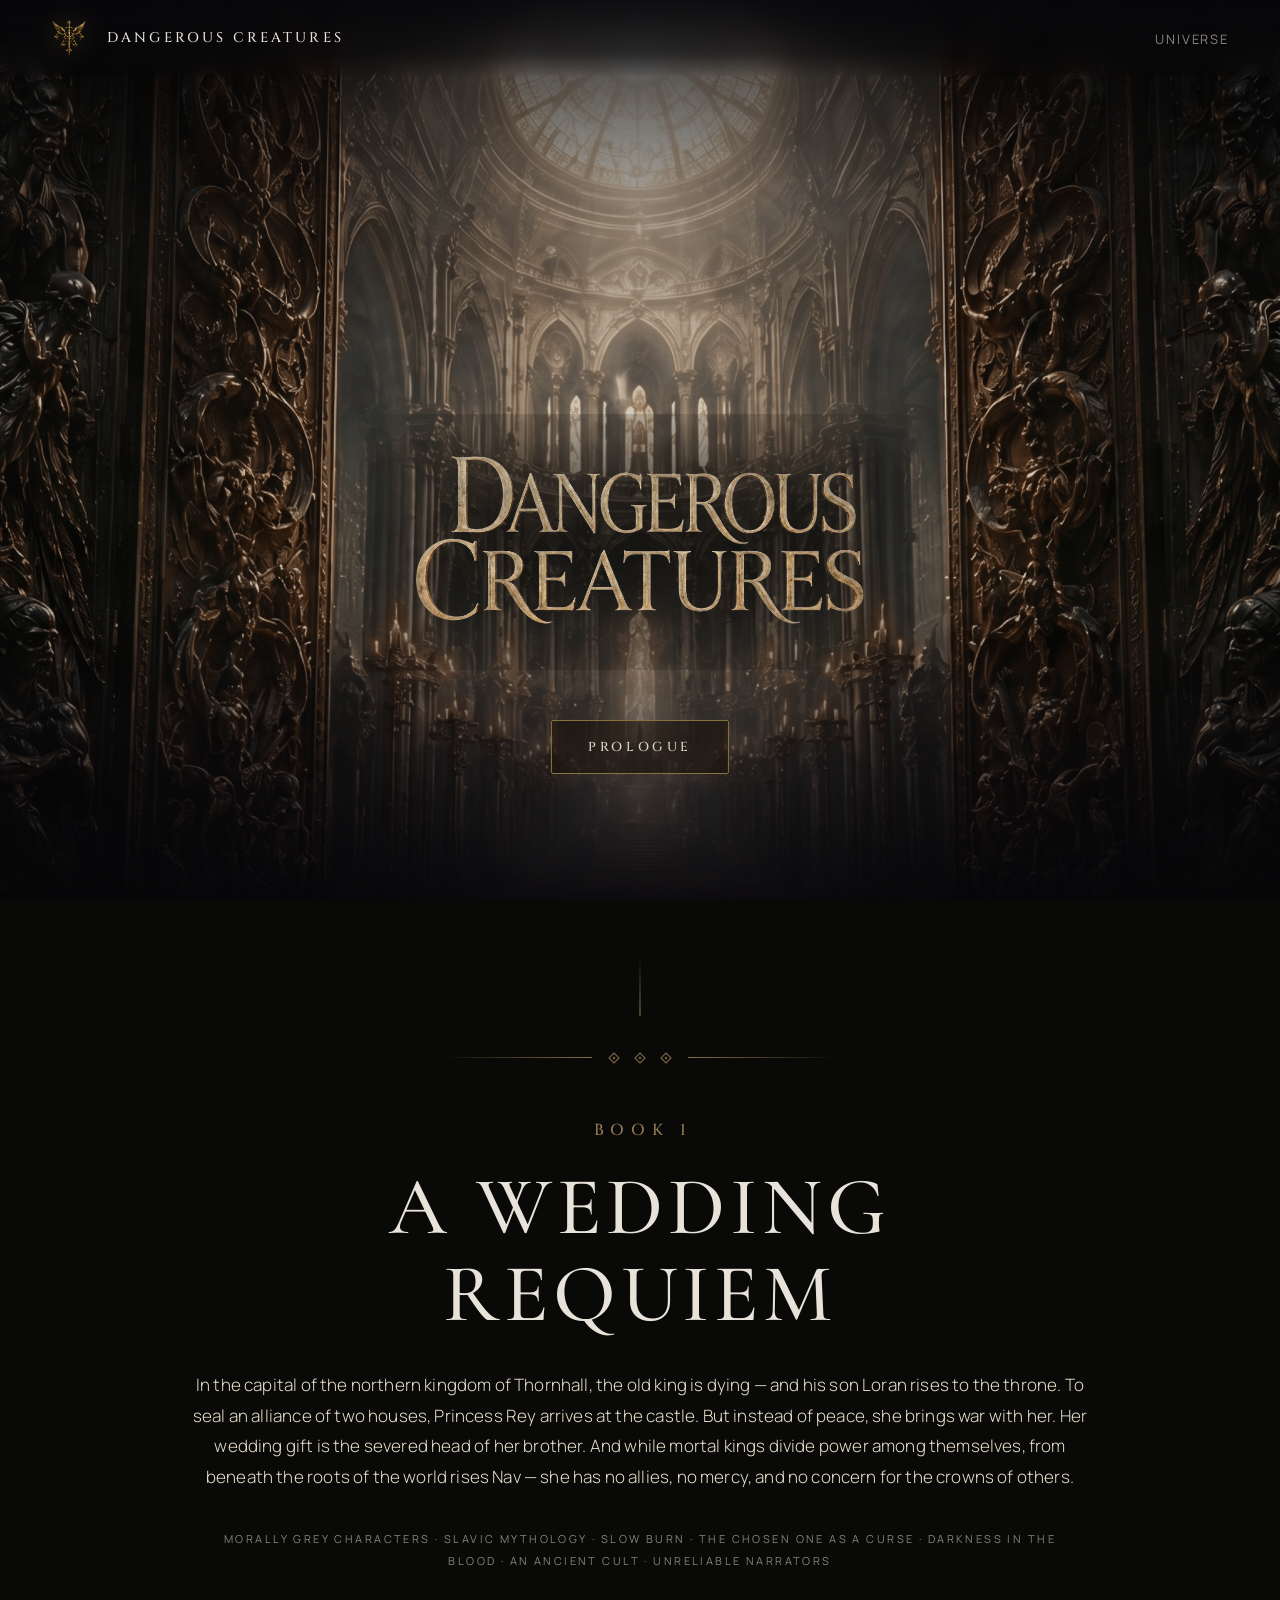
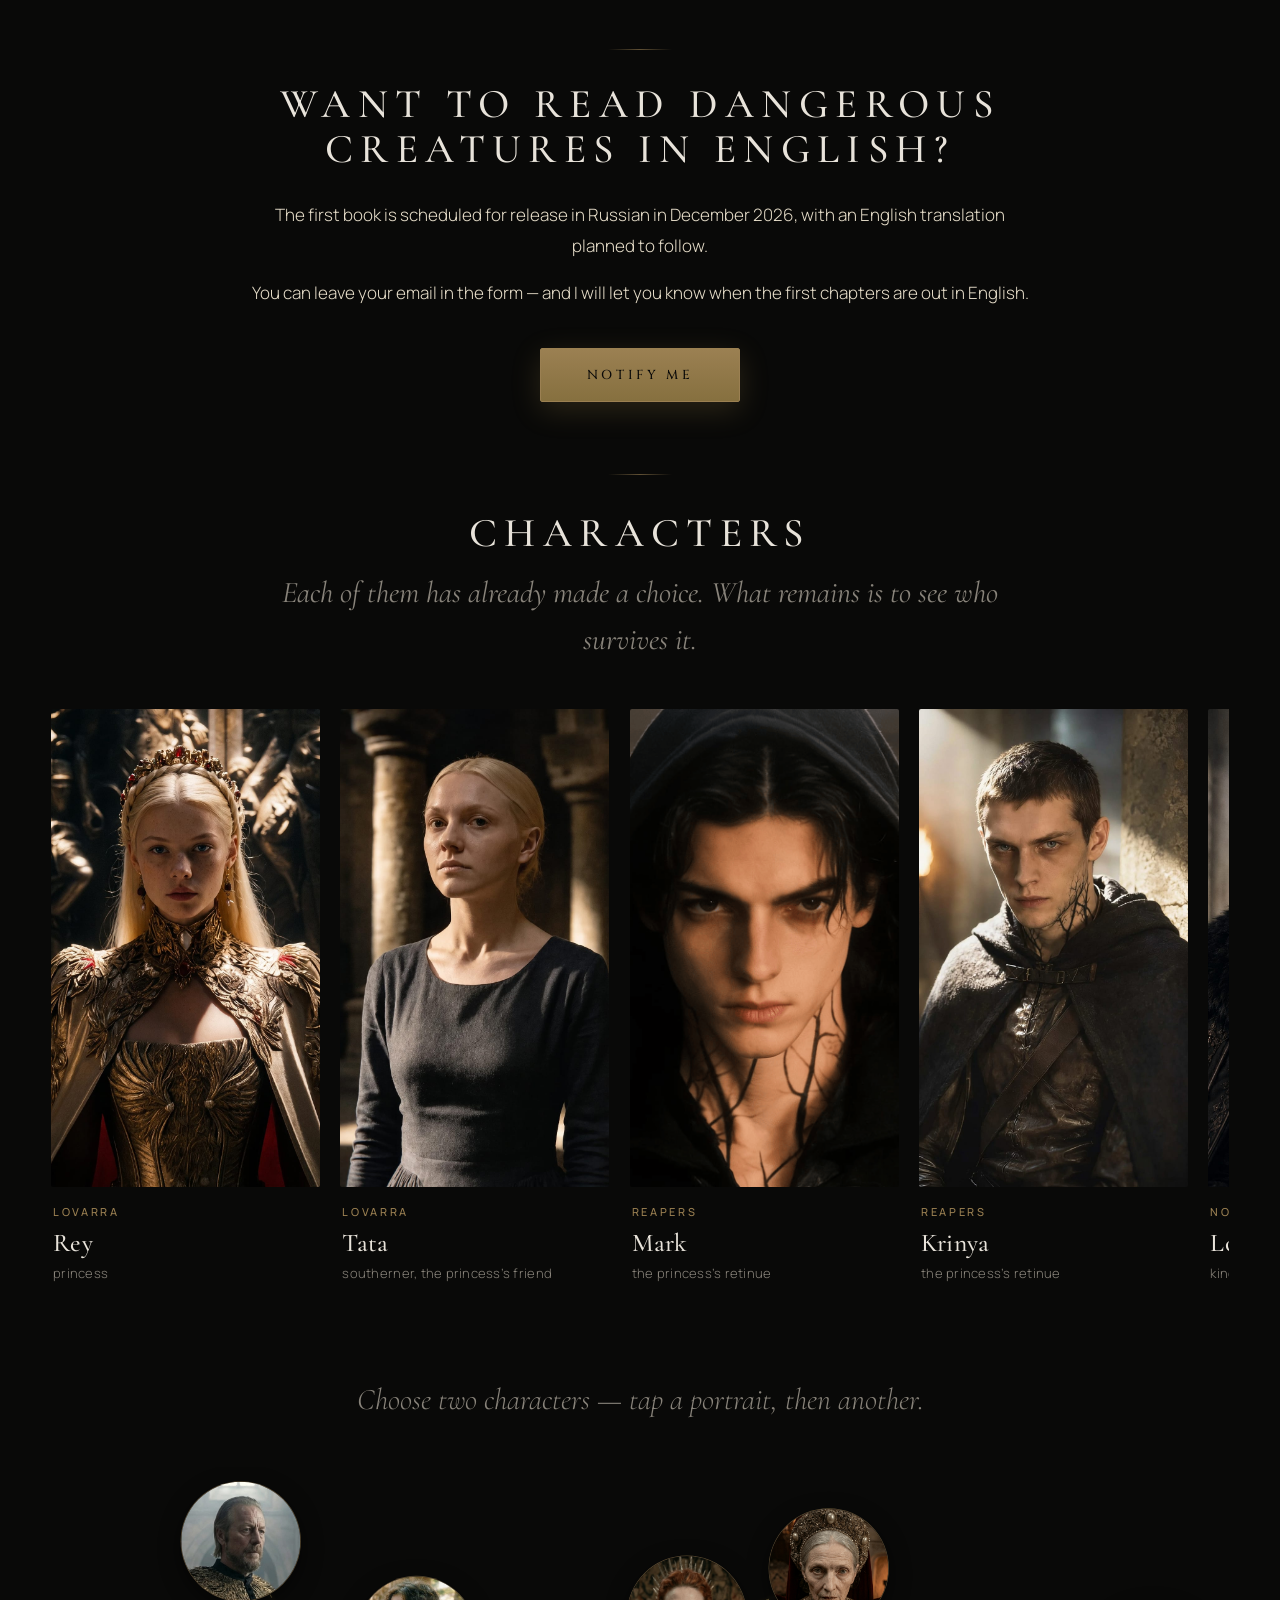
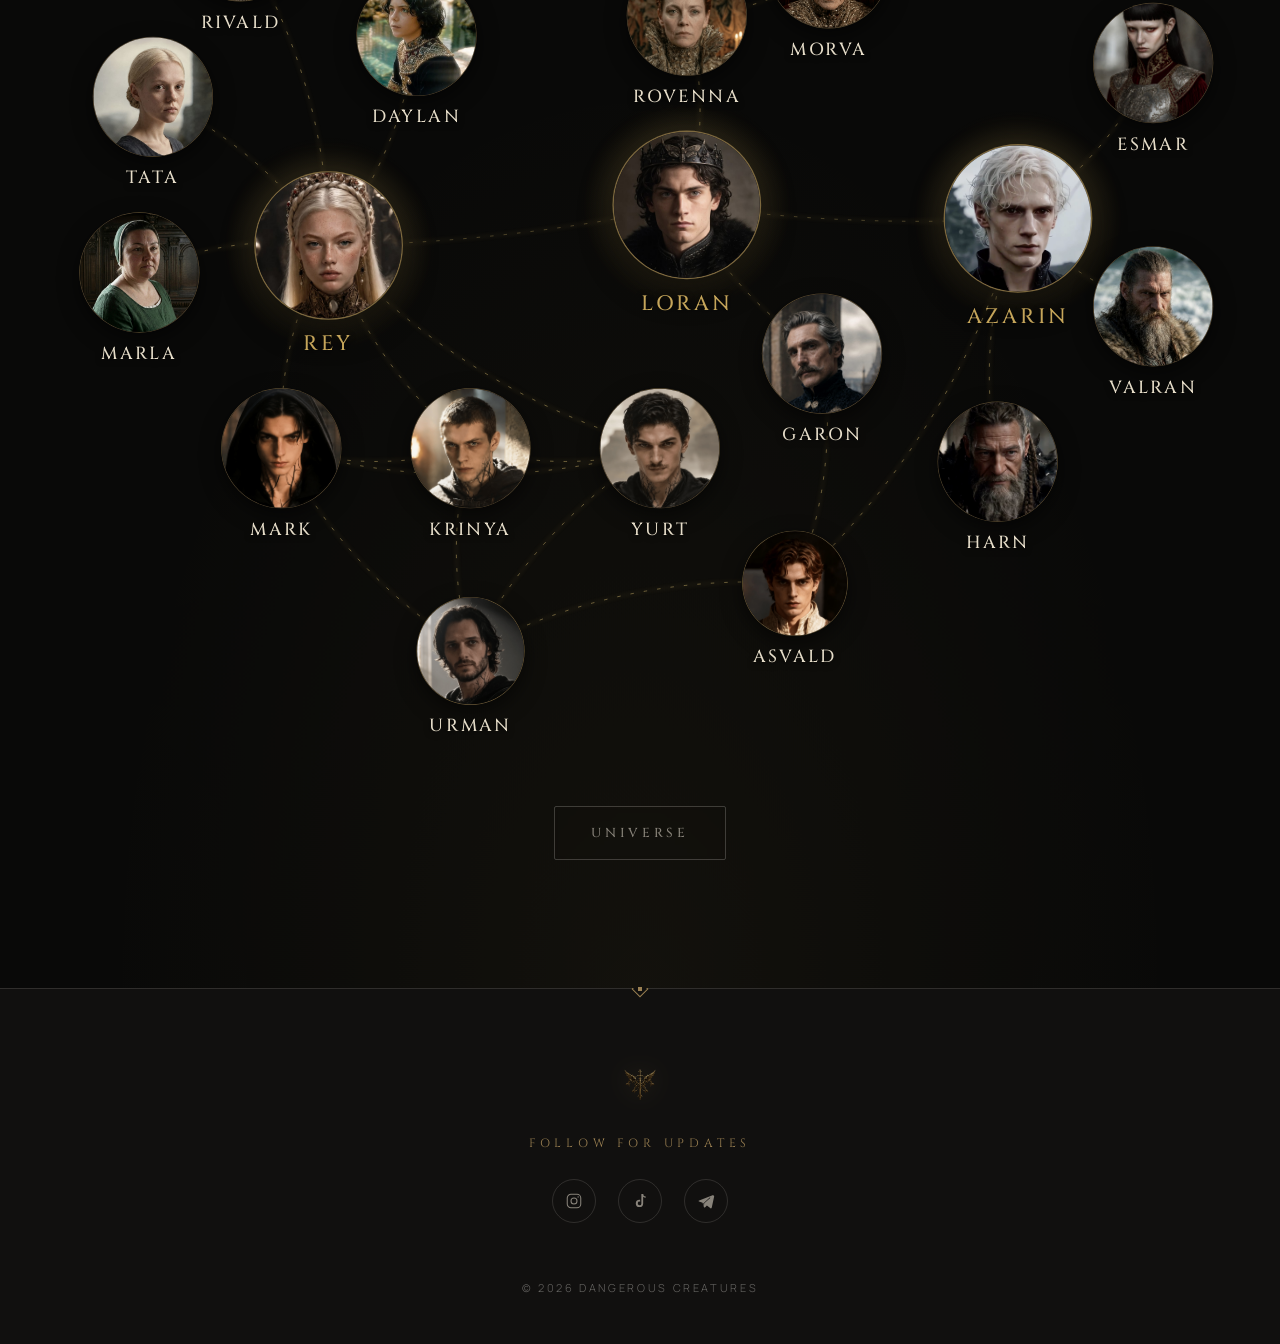
==== en.html @ f8a29e57 "new" ====
<!DOCTYPE html>
<html lang="en">
<head>
<meta charset="UTF-8" />
<meta name="viewport" content="width=device-width, initial-scale=1.0, viewport-fit=cover" />
<title>Dangerous Creatures — Dark Fantasy</title>
<link rel="preconnect" href="https://fonts.googleapis.com" />
<link rel="preconnect" href="https://fonts.gstatic.com" crossorigin />
<link href="https://fonts.googleapis.com/css2?family=Cinzel:wght@400;500;600;700;800&family=Cormorant+Garamond:ital,wght@0,300;0,400;0,500;0,600;1,300;1,400&family=Manrope:wght@300;400;500;600&family=Playfair+Display:ital,wght@0,400;0,500;0,600;0,700;0,800;1,400&display=swap" rel="stylesheet" />
<link rel="icon" type="image/png" href="assets/logo_small.png" />
<style>
  :root {
    --obsidian: #090908;
    --obsidian-2: #11100F;
    --ink: #131017;
    /* rare gold — crests, map, artifacts, sparse accents only */
    --gold: #9B8052;
    --gold-soft: #86703f;
    --gold-deep: #5f4e2c;
    /* metallic gold — pale highlight → rich gold → bronze shadow → highlight band */
    --gold-gradient: linear-gradient(180deg,
      #f7ecc0 0%,
      #e6c66e 22%,
      #c79a44 44%,
      #f4e6ad 58%,
      #cca04a 74%,
      #9a7430 100%);
    /* muted gold — softer, dimmer band for the pre-order heading */
    --gold-gradient-soft: linear-gradient(180deg,
      #c2a766 0%,
      #a98948 46%,
      #8a6c38 74%,
      #7c5e29 100%);
    --burgundy: #4B0F16;
    /* dark blood red — status, active, "new" */
    --blood: #731F1D;
    --pearl: #E8E3DA;
    --pearl-dim: #88837A;
    --warm-white: #E8E3DA;
    --ochre: #E8E3DA;
    --line: rgba(232, 227, 218, 0.14);
    --nav-h: 76px;
  }

  * { box-sizing: border-box; margin: 0; padding: 0; }

  html {
    scroll-behavior: smooth;
    /* Magnetic snap to description after hero ends. Snap only on description
       (so within-hero scrolling stays free), proximity so it only pulls when close. */
    scroll-snap-type: y proximity;
  }
  .description { scroll-snap-align: start; }

  body {
    background: var(--obsidian);
    color: var(--pearl);
    font-family: 'Manrope', sans-serif;
    font-weight: 300;
    line-height: 1.55;
    overflow-x: clip;
    -webkit-font-smoothing: antialiased;
  }

  img { display: block; max-width: 100%; }

  ::selection { background: var(--gold); color: var(--obsidian); }

  /* ---------- film-grain texture across the page ---------- */
  body::before {
    content: "";
    position: fixed; inset: 0;
    pointer-events: none;
    z-index: 200;
    opacity: 0.07;
    mix-blend-mode: overlay;
    background-image: url("data:image/svg+xml;utf8,<svg xmlns='http://www.w3.org/2000/svg' width='200' height='200'><filter id='n'><feTurbulence type='fractalNoise' baseFrequency='0.85' numOctaves='2' stitchTiles='stitch'/><feColorMatrix values='0 0 0 0 0.77 0 0 0 0 0.65 0 0 0 0 0.35 0 0 0 0.7 0'/></filter><rect width='100%25' height='100%25' filter='url(%23n)'/></svg>");
  }

  /* ---------- NAVIGATION ---------- */
  .nav {
    position: fixed;
    top: 0; left: 0; right: 0;
    height: calc(var(--nav-h) + env(safe-area-inset-top, 0px));
    box-sizing: border-box;
    z-index: 100;
    display: flex;
    align-items: center;
    justify-content: space-between;
    padding: env(safe-area-inset-top, 0px) clamp(20px, 4vw, 56px) 0;
    background: linear-gradient(180deg, rgba(7,6,10,0.85) 0%, rgba(7,6,10,0.55) 70%, rgba(7,6,10,0) 100%);
    backdrop-filter: blur(8px);
    -webkit-backdrop-filter: blur(8px);
    transition: background 0.4s ease;
  }
  .nav.is-solid {
    background: rgba(7,6,10,0.55);
    backdrop-filter: blur(16px) saturate(140%);
    -webkit-backdrop-filter: blur(16px) saturate(140%);
    border-bottom: 1px solid var(--line);
  }

  .brand {
    display: flex;
    align-items: center;
    gap: 20px;
    color: var(--pearl);
    text-decoration: none;
  }
  .brand img {
    width: 36px; height: 36px;
    flex-shrink: 0;
    object-fit: contain;
    filter: drop-shadow(0 0 14px rgba(197,165,90,0.35));
  }
  .brand-name {
    font-family: 'Cinzel', serif;
    font-weight: 500;
    font-size: 14px;
    letter-spacing: 0.22em;
    text-transform: uppercase;
    color: var(--pearl);
    white-space: nowrap;
  }

  .nav-right {
    display: flex;
    align-items: center;
    gap: clamp(18px, 2.6vw, 38px);
  }
  .nav-links {
    display: flex;
    align-items: center;
    gap: clamp(18px, 2.4vw, 34px);
    list-style: none;
  }
  .nav-links a {
    font-family: 'Manrope', sans-serif;
    font-weight: 400;
    font-size: 13px;
    letter-spacing: 0.14em;
    text-transform: uppercase;
    color: var(--pearl-dim);
    text-decoration: none;
    position: relative;
    padding: 4px 0;
    transition: color 0.3s ease;
  }
  .nav-links a::after {
    content: "";
    position: absolute;
    left: 0; right: 0; bottom: -2px;
    height: 1px;
    background: var(--gold);
    transform: scaleX(0);
    transform-origin: left center;
    transition: transform 0.4s ease;
  }
  .nav-links a:hover { color: var(--pearl); }
  .nav-links a:hover::after { transform: scaleX(1); }

  /* lang toggle */
  .lang {
    display: inline-flex;
    align-items: center;
    border: 1px solid var(--line);
    border-radius: 999px;
    padding: 2px;
    background: rgba(0,0,0,0.35);
  }
  .lang button {
    appearance: none;
    border: 0;
    background: transparent;
    color: var(--pearl-dim);
    font-family: 'Manrope', sans-serif;
    font-size: 11px;
    font-weight: 500;
    letter-spacing: 0.18em;
    padding: 6px 12px;
    border-radius: 999px;
    cursor: pointer;
    transition: all 0.3s ease;
  }
  .lang button.is-active {
    background: linear-gradient(180deg, var(--gold) 0%, var(--gold-soft) 100%);
    color: var(--obsidian);
    box-shadow: 0 0 18px rgba(197,165,90,0.35);
  }

  /* burger */
  .burger {
    display: none;
    width: 34px; height: 34px;
    background: transparent;
    border: 0;
    cursor: pointer;
    position: relative;
  }
  .burger span {
    display: block;
    height: 1px;
    background: var(--pearl);
    margin: 7px 0;
    transition: transform 0.3s ease, opacity 0.3s ease;
  }
  .nav.is-open .burger span:nth-child(1) { transform: translateY(8px) rotate(45deg); }
  .nav.is-open .burger span:nth-child(2) { opacity: 0; }
  .nav.is-open .burger span:nth-child(3) { transform: translateY(-8px) rotate(-45deg); }

  /* ---------- HERO ----------
     Scroll-driven cinematic sequence (desktop). The hero is a tall scroll
     region with a sticky stage pinned to the viewport. As you scroll, the
     three backgrounds cross-fade with a forward push (home_1 → home_2 →
     home_3), the foreground figure (ray_home) stays locked in place, and
     the title grows 25vw → 32vw → 40vw. Static image on mobile (no parallax).
       z0  .hero-bg-3   home_3.png  (deepest hall — always-opaque base)
       z1  .hero-bg-2   home_2.png  (fades away in 2nd half)
       z2  .hero-bg-1   home_1.png  (closed doors — fades away in 1st half)
       z3  tone   z4 fog   z5 .hero-ray (figure)   z6 vignette
       z10 .hero-content (title + tagline + button) */
  .hero {
    position: sticky;
    top: 0;
    height: 100vh;
    z-index: 0;
    background: #000;
  }
  .hero-pin {
    position: relative;
    height: 100vh;
    min-height: 640px;
    overflow: hidden;
  }
  /* Cross-fading background plates. home_3 is the always-opaque base; the
     plates above it fade out and push forward (scale) as you scroll. */
  .hero-bg {
    position: absolute;
    inset: 0;
    background-size: cover;
    background-position: center;
    background-repeat: no-repeat;
    transform-origin: 50% 58%;
    will-change: opacity, transform;
  }
  .hero-bg-3 { background-image: url("assets/home_3.png"); z-index: 0; }
  .hero-bg-2 { background-image: url("assets/home_2.png"); z-index: 1; }
  .hero-bg-1 { background-image: url("assets/home_1.png"); z-index: 2; }

  /* Scroll-scrubbed cinematic video — its playback time is driven by scroll
     progress. Sits at the base, behind the figure/title. */
  .hero-video {
    position: absolute;
    inset: 0;
    width: 100%;
    height: 100%;
    object-fit: cover;
    z-index: 0;
    pointer-events: none;
    will-change: transform;
  }

  /* Foreground figure — locked in place, never animates. Constant 50% height,
     centered on the lower edge, in front of the parallax backgrounds. */
  .hero-ray {
    position: absolute;
    inset: 0;
    z-index: 5;
    pointer-events: none;
    background: url("assets/ray_home.png") center bottom / auto 50% no-repeat;
  }

  /* Tone overlay to keep the title legible over the imagery */
  .hero-bg-tone {
    position: absolute;
    inset: 0;
    z-index: 3;
    pointer-events: none;
    background:
      linear-gradient(180deg,
        rgba(7,6,10,0.55) 0%,
        rgba(7,6,10,0.22) 38%,
        rgba(7,6,10,0.10) 60%,
        rgba(7,6,10,0.55) 100%
      );
  }

  /* Drifting volumetric fog */
  .hero-fog {
    position: absolute;
    inset: 0;
    z-index: 4;
    pointer-events: none;
    background-image: url("data:image/svg+xml;utf8,<svg xmlns='http://www.w3.org/2000/svg' width='800' height='600'><filter id='f'><feTurbulence type='fractalNoise' baseFrequency='0.012 0.018' numOctaves='2' seed='3'/><feColorMatrix values='0 0 0 0 1   0 0 0 0 0.85   0 0 0 0 0.55   0 0 0 0.35 0'/></filter><rect width='100%25' height='100%25' filter='url(%23f)'/></svg>");
    background-size: 1400px 1050px;
    opacity: 0.12;
    mix-blend-mode: screen;
  }

  /* Vignette plate — sits between background layers and content */
  .hero-vignette {
    position: absolute;
    inset: 0;
    z-index: 6;
    pointer-events: none;
    background:
      radial-gradient(ellipse 88% 92% at 50% 50%,
        rgba(0,0,0,0) 50%,
        rgba(0,0,0,0.55) 100%
      ),
      linear-gradient(180deg, rgba(0,0,0,0.55) 0%, rgba(0,0,0,0) 22%),
      linear-gradient(180deg, rgba(0,0,0,0) 70%, rgba(7,6,10,0.95) 100%);
  }

  /* Mobile static layer */
  .hero-mobile {
    display: none;
    position: absolute;
    inset: 0;
    z-index: 0;
    pointer-events: none;
    background: url("assets/home_mobile.png") center / cover no-repeat;
  }
  /* Subtle top/bottom darkening on the mobile hero so title + button stay legible */
  .hero-mobile-tone {
    display: none;
    position: absolute; inset: 0;
    z-index: 1;
    pointer-events: none;
    background:
      linear-gradient(180deg,
        rgba(7,6,10,0.65) 0%,
        rgba(7,6,10,0.20) 22%,
        rgba(7,6,10,0.0) 45%,
        rgba(7,6,10,0.0) 60%,
        rgba(7,6,10,0.75) 100%);
  }

  /* ---------- Hero text overlay (FIXED — sits at z-index 5) ---------- */
  .hero-content {
    position: absolute;
    inset: 0;
    z-index: 10;
    display: flex;
    flex-direction: column;
    align-items: center;
    text-align: center;
    padding: 0 24px;
    pointer-events: none;
  }
  .hero-content > * { pointer-events: auto; }

  /* The text block is the positioning context for the title lockup. */
  .hero-text-block {
    position: absolute;
    inset: 0;
    pointer-events: none;
    will-change: transform, opacity;
  }
  .hero-text-block > * { pointer-events: auto; }

  /* Lockup anchored near the top, above the figure's head. The title image
     grows downward as the sequence advances (width driven by JS). */
  .hero-lockup {
    position: absolute;
    left: 50%;
    top: 46%;
    transform: translateX(-50%);
    z-index: 1;
    display: flex;
    flex-direction: column;
    align-items: center;
    gap: clamp(16px, 2.8vh, 30px);
    width: max-content;
    max-width: 92vw;
  }
  .hero-title {
    position: relative;
    width: 42vw;            /* start size; updated to 42→47→52vw by scroll JS */
    height: auto;
    z-index: 1;
  }

  /* Divider + tagline: independent of the title. Anchored at a fixed spot in
     the viewport (they do NOT move when the title grows) and fade out on scroll. */
  .hero-intro {
    position: absolute;
    left: 50%;
    top: 44%;
    transform: translateX(-50%);
    z-index: 1;
    display: flex;
    flex-direction: column;
    align-items: center;
    gap: clamp(16px, 2.8vh, 30px);
    width: max-content;
    max-width: 92vw;
    will-change: opacity;
  }

  /* Button — separate, anchored to the lower portion; stays still during hero scroll */
  .hero-cta {
    position: absolute;
    bottom: 14vh;
    left: 50%;
    transform: translateX(-50%);
    opacity: 1;
    will-change: opacity;
  }
  @keyframes ctaIn {
    from { opacity: 0; transform: translate(-50%, 16px); }
    to   { opacity: 1; transform: translate(-50%, 0); }
  }
  @keyframes titleIn {
    from { opacity: 0; transform: translateY(20px) scale(0.98); filter: blur(6px); }
    to   { opacity: 1; transform: translateY(0) scale(1); filter: blur(0); }
  }

  .hero-divider {
    width: min(420px, 60vw);
    height: 1px;
    background: linear-gradient(90deg, transparent, #9c7330 8%, #b5853a 50%, #9c7330 92%, transparent);
    transform-origin: center;
  }
  @keyframes lineGrow {
    from { transform: scaleX(0); opacity: 0; }
    to   { transform: scaleX(1); opacity: 1; }
  }

  .hero-tagline {
    font-family: 'Cormorant Garamond', serif;
    font-weight: 400;
    font-style: italic;
    font-size: clamp(15px, 1.55vw, 22px);
    color: var(--pearl);
    letter-spacing: 0.02em;
    max-width: 720px;
    text-wrap: balance;
    text-shadow: 0 2px 18px rgba(0,0,0,0.9), 0 0 30px rgba(0,0,0,0.7);
    opacity: 1;
  }
  .hero-tagline::before, .hero-tagline::after {
    content: "“";
    color: var(--gold);
    font-size: 1.1em;
    margin: 0 4px;
    opacity: 0.7;
  }
  .hero-tagline::after { content: "”"; }

  @keyframes fadeUp {
    from { opacity: 0; transform: translateY(16px); }
    to   { opacity: 1; transform: translateY(0); }
  }

  /* Entrance animations only when motion is allowed. Base state above is the
     visible end-state, so print / PDF / reduced-motion always show content. */
  @media (prefers-reduced-motion: no-preference) {
    .hero-title   { animation: titleIn 1.4s 0.2s cubic-bezier(.2,.7,.2,1) both; }
    .hero-divider { animation: lineGrow 1.2s 1.1s cubic-bezier(.2,.7,.2,1) both; }
    .hero-tagline { animation: fadeUp 1.2s 1.5s ease both; }
    .hero-cta     { animation: ctaIn 1.2s 1.9s ease both; }
  }

  /* Buttons */
  .btn {
    display: inline-flex;
    align-items: center;
    justify-content: center;
    gap: 12px;
    font-family: 'Cinzel', serif;
    font-weight: 500;
    font-size: 13px;
    letter-spacing: 0.28em;
    text-transform: uppercase;
    text-decoration: none;
    padding: 16px 36px;
    color: var(--pearl);
    background: rgba(20, 14, 8, 0.55);
    border: 1px solid var(--gold-soft);
    border-radius: 2px;
    cursor: pointer;
    position: relative;
    overflow: hidden;
    transition: color 0.4s ease, border-color 0.4s ease, background 0.4s ease, letter-spacing 0.4s ease;
    backdrop-filter: blur(2px);
  }
  .btn::before {
    content: "";
    position: absolute;
    inset: 0;
    background: linear-gradient(120deg, transparent 0%, rgba(197,165,90,0.18) 50%, transparent 100%);
    transform: translateX(-110%);
    transition: transform 0.7s cubic-bezier(.4,0,.2,1);
  }
  .btn:hover {
    color: var(--obsidian);
    background: var(--gold);
    border-color: var(--gold);
    letter-spacing: 0.32em;
    box-shadow: 0 0 40px rgba(197,165,90,0.25);
  }
  .btn:hover::before { transform: translateX(110%); }

  .btn-ghost {
    background: transparent;
    border-color: rgba(231,228,222,0.22);
    color: var(--pearl-dim);
  }
  .btn-ghost:hover {
    border-color: var(--gold);
    background: transparent;
    color: var(--gold);
    box-shadow: none;
  }

  /* ---------- DESCRIPTION SECTION ---------- */
  .description {
    position: relative;
    z-index: 1;
    background: var(--obsidian);
    padding: clamp(80px, 12vw, 160px) 24px clamp(80px, 10vw, 140px);
    background:
      radial-gradient(ellipse 60% 40% at 50% 100%, rgba(197,165,90,0.05) 0%, transparent 70%),
      var(--obsidian);
    overflow: hidden;
  }
  .description::before {
    /* decorative gold sigil top */
    content: "";
    position: absolute;
    top: 56px; left: 50%;
    transform: translateX(-50%);
    width: 1px; height: 60px;
    background: linear-gradient(180deg, transparent, var(--gold));
  }

  .ornament {
    display: flex;
    align-items: center;
    justify-content: center;
    gap: 18px;
    margin-bottom: 56px;
    color: var(--gold);
    opacity: 0.85;
  }
  .ornament .rule {
    width: clamp(50px, 14vw, 150px); height: 1px;
    background: linear-gradient(90deg, transparent, var(--gold));
  }
  .ornament .rule.right {
    background: linear-gradient(90deg, var(--gold), transparent);
  }
  .ornament .diamond {
    width: 8px; height: 8px;
    border: 1px solid var(--gold);
    transform: rotate(45deg);
    position: relative;
  }
  .ornament .diamond::before {
    content: "";
    position: absolute; inset: 2px;
    background: var(--gold);
  }

  .description-body {
    max-width: 680px;
    margin: 0 auto;
    text-align: center;
  }
  .description-kicker {
    display: block;
    font-family: 'Cinzel', serif;
    font-weight: 500;
    font-size: clamp(12px, 1.3vw, 16px);
    letter-spacing: 0.42em;
    text-transform: uppercase;
    color: var(--gold);
    margin-bottom: clamp(14px, 1.8vw, 22px);
    padding-left: 0.42em;
  }
  .description-eyebrow {
    display: inline-block;
    max-width: 12em;
    font-family: 'Cormorant Garamond', serif;
    font-weight: 500;
    font-size: clamp(44px, 6.4vw, 92px);
    line-height: 1.06;
    letter-spacing: 0.06em;
    text-transform: uppercase;
    margin-bottom: 32px;
    color: var(--ochre);
  }
  .body-text {
    font-family: 'Manrope', sans-serif;
    font-weight: 300;
    font-size: clamp(15px, 1.5vw, 17px);
    line-height: 1.8;
    letter-spacing: 0.01em;
    color: #e6ddc9;
    text-wrap: pretty;
  }


  .tags {
    display: flex;
    flex-wrap: wrap;
    justify-content: center;
    gap: 10px 0;
    margin: 56px auto 0;
    max-width: 720px;
    font-family: 'Manrope', sans-serif;
    font-size: 11px;
    letter-spacing: 0.22em;
    text-transform: uppercase;
    color: var(--pearl-dim);
  }
  .tags span {
    padding: 0 18px;
    position: relative;
    white-space: nowrap;
  }
  .tags span + span::before {
    content: "";
    position: absolute; left: 0; top: 50%;
    width: 3px; height: 3px;
    background: var(--gold);
    transform: translate(-1.5px, -50%) rotate(45deg);
    opacity: 0.7;
  }

  .tags-line{margin:36px auto 0;max-width:760px;font-family:'Manrope',sans-serif;font-size:11px;font-weight:400;letter-spacing:0.22em;text-transform:uppercase;color:var(--pearl-dim);text-align:center;line-height:2}
  .series-inline{margin:clamp(48px,6vw,72px) 0 clamp(20px,3vw,32px);width:100vw;position:relative;left:50%;transform:translateX(-50%)}
  .series-inline .section-head{margin-bottom:clamp(28px,3.6vw,40px)}
  .series-inline .section-head::before{content:"";display:block;width:64px;height:1px;background:linear-gradient(90deg,transparent,var(--gold),transparent);opacity:0.6;margin:0 auto clamp(24px,3vw,36px)}

  /* Global primary button */
  .btn-primary {
    color: var(--obsidian);
    background: linear-gradient(180deg, var(--gold) 0%, var(--gold-soft) 100%);
    border-color: var(--gold);
    box-shadow: 0 8px 30px rgba(197,165,90,0.18);
  }
  .btn-primary:hover {
    color: var(--obsidian);
    background: linear-gradient(180deg, #d8b665 0%, #b9954f 100%);
    box-shadow: 0 0 40px rgba(197,165,90,0.45);
  }

  .cta-row {
    display: flex;
    flex-wrap: wrap;
    justify-content: center;
    gap: 14px;
    margin-top: 60px;
  }

  /* Description top CTA */
  .desc-cta-top {
    text-align: center;
    margin-bottom: 52px;
  }
  .desc-cta-top .btn {
    font-size: 14px;
    padding: 18px 52px;
    letter-spacing: 0.34em;
  }

  /* Hero CTA arrow (mobile) */
  .hero-cta-arrow {
    display: none;
    align-items: center;
    justify-content: center;
    font-size: 22px;
    color: var(--pearl);
    text-decoration: none;
    width: 52px; height: 52px;
    border: 1px solid rgba(231,228,222,0.35);
    border-radius: 50%;
    transition: border-color 0.3s ease, color 0.3s ease;
  }
  .hero-cta-arrow:hover { border-color: var(--gold); color: var(--gold); }

  /* End CTA section */
  .end-cta {
    padding: clamp(64px, 9vw, 112px) 24px;
    display: flex;
    flex-wrap: wrap;
    justify-content: center;
    align-items: center;
    gap: 14px;
    background: var(--obsidian-2);
    border-top: 1px solid var(--line);
  }
  .end-cta .btn-primary {
    font-size: 14px;
    padding: 18px 52px;
    letter-spacing: 0.34em;
  }

  /* ---------- PRE-ORDER SECTION ---------- */
  .preorder-section {
    position: relative;
    padding: clamp(88px, 13vw, 168px) 24px;
    text-align: center;
    background: url('assets/crypt2.png') center / cover no-repeat;
    border-top: 1px solid var(--line);
    border-bottom: 1px solid var(--line);
  }
  .preorder-inner {
    position: relative;
    max-width: 720px;
    margin: 0 auto;
  }
  .preorder-title {
    margin: 0 auto;
    font-family: 'Cormorant Garamond', serif;
    font-weight: 500;
    font-size: clamp(34px, 5vw, 64px);
    line-height: 1.12;
    letter-spacing: 0.04em;
    white-space: nowrap;
    color: var(--ochre);
  }
  .preorder-ornament {
    margin: clamp(26px, 3.4vw, 40px) auto clamp(28px, 3.6vw, 42px);
    opacity: 0.9;
  }
  .preorder-sub {
    max-width: 480px;
    margin: 0 auto clamp(36px, 4.6vw, 52px);
    text-shadow: 0 1px 14px rgba(0,0,0,0.75);
  }
  .preorder-btn {
    font-size: 13px;
    padding: 15px 44px;
    letter-spacing: 0.28em;
    border-color: rgba(197,165,90,0.6);
    color: var(--gold);
    background: rgba(7,6,10,0.4);
    backdrop-filter: blur(2px);
    box-shadow: 0 0 24px rgba(197,165,90,0.16), inset 0 0 18px rgba(197,165,90,0.06);
    transition: color 0.35s ease, background 0.35s ease, border-color 0.35s ease, box-shadow 0.35s ease, transform 0.35s ease;
  }
  .preorder-btn:hover {
    color: var(--obsidian);
    background: linear-gradient(180deg, var(--gold) 0%, var(--gold-soft) 100%);
    border-color: var(--gold);
    box-shadow: 0 0 44px rgba(197,165,90,0.5);
    transform: translateY(-2px);
  }
  @media (max-width: 600px) {
    .preorder-btn { padding: 14px 36px; font-size: 12px; }
  }
  .preorder-arrow { display: inline-block; }

  /* scroll reveal — slide up + scale */
  .preorder-title,
  .preorder-ornament,
  .preorder-sub,
  .preorder-btn {
    opacity: 0;
    transform: translateY(46px) scale(0.94);
    transition: opacity 0.85s cubic-bezier(0.16,0.84,0.28,1),
                transform 0.95s cubic-bezier(0.16,0.84,0.28,1);
    will-change: opacity, transform;
  }
  .preorder-section.is-revealed .preorder-title { transition-delay: 0.05s; }
  .preorder-section.is-revealed .preorder-ornament { transition-delay: 0.2s; }
  .preorder-section.is-revealed .preorder-sub { transition-delay: 0.34s; }
  .preorder-section.is-revealed .preorder-btn { transition-delay: 0.5s; }
  .preorder-section.is-revealed .preorder-title,
  .preorder-section.is-revealed .preorder-ornament,
  .preorder-section.is-revealed .preorder-sub,
  .preorder-section.is-revealed .preorder-btn {
    opacity: 1;
    transform: translateY(0) scale(1);
  }
  @media (prefers-reduced-motion: reduce) {
    .preorder-title,
    .preorder-ornament,
    .preorder-sub,
    .preorder-btn {
      opacity: 1;
      transform: none;
      transition: none;
    }
  }

  /* ---------- FOOTER ---------- */
  footer {
    position: relative;
    padding: 80px 24px 48px;
    text-align: center;
    background: var(--obsidian-2);
    border-top: 1px solid var(--line);
  }
  footer::before {
    content: "";
    position: absolute;
    top: 0; left: 50%;
    transform: translate(-50%, -50%) rotate(45deg);
    width: 10px; height: 10px;
    background: var(--obsidian-2);
    border: 1px solid var(--gold);
  }
  footer::after {
    content: "";
    position: absolute;
    top: 0; left: 50%;
    transform: translate(-50%, -50%);
    width: 4px; height: 4px;
    background: var(--gold);
    z-index: 1;
  }

  .footer-text {
    font-family: 'Cinzel', serif;
    font-size: 12px;
    letter-spacing: 0.4em;
    text-transform: uppercase;
    color: var(--gold);
    margin-bottom: 26px;
  }
  .socials {
    display: flex;
    justify-content: center;
    gap: 22px;
    margin-bottom: 56px;
  }
  .socials a {
    width: 44px; height: 44px;
    display: inline-flex;
    align-items: center;
    justify-content: center;
    border: 1px solid var(--line);
    border-radius: 50%;
    color: var(--pearl-dim);
    transition: color 0.3s ease, border-color 0.3s ease, transform 0.4s cubic-bezier(.2,.7,.2,1), box-shadow 0.3s ease;
  }
  .socials a:hover {
    color: var(--gold);
    border-color: var(--gold);
    transform: translateY(-3px);
    box-shadow: 0 8px 24px rgba(197,165,90,0.18);
  }
  .socials svg { width: 18px; height: 18px; }
  .copyright {
    font-family: 'Manrope', sans-serif;
    font-size: 11px;
    letter-spacing: 0.24em;
    text-transform: uppercase;
    color: rgba(231,228,222,0.4);
  }
  .footer-mark {
    display: inline-block;
    margin-bottom: 26px;
    opacity: 0.6;
  }
  .footer-mark img {
    width: 32px; height: 32px;
    filter: drop-shadow(0 0 12px rgba(197,165,90,0.3));
  }

  /* ---------- MOBILE ---------- */
  @media (max-width: 880px) {
    .nav-links, .lang { display: none; }
    .nav.menu-mode .nav-links,
    .nav.menu-mode .lang { display: flex; }
    .burger { display: block; }

    .nav.is-open {
      height: auto;
      min-height: 100vh;
      flex-direction: column;
      justify-content: flex-start;
      padding-top: 80px;
      background: rgba(7,6,10,0.98);
      gap: 36px;
      align-items: flex-start;
      padding-left: clamp(20px, 6vw, 56px);
    }
    .nav.is-open .brand { position: absolute; top: 22px; left: clamp(20px, 4vw, 56px); }
    .nav.is-open .burger { position: absolute; top: 22px; right: clamp(20px, 4vw, 56px); }
    .nav.is-open .nav-right {
      display: flex;
      flex-direction: column;
      align-items: flex-start;
      gap: 28px;
      width: 100%;
    }
    .nav.is-open .nav-links {
      display: flex;
      flex-direction: column;
      align-items: flex-start;
      gap: 22px;
    }
    .nav.is-open .nav-links a {
      font-family: 'Cinzel', serif;
      font-size: 18px;
      letter-spacing: 0.2em;
      color: var(--pearl);
    }
    .nav.is-open .lang { display: inline-flex; }

    /* mobile hero: drop the parallax entirely — the static image already has
       the title baked in, so we show just the image + the scroll arrow. */
    .hero { height: 100vh; }
    .hero-pin { position: static; height: 100vh; }
    .hero-bg, .hero-video, .hero-ray, .hero-fog, .hero-bg-tone, .hero-vignette { display: none; }
    .hero-text-block { display: none; }
    .hero-mobile {
      display: block;
      background-image: url("assets/home_mobile_2.png");
      background-size: cover;
      background-position: center;
    }
    .hero-mobile-tone { display: block; }

    .brand-name { display: none; }
    .brand img { width: 42px; height: 42px; }
    .hero-cta .hero-cta-text { display: none; }
    .hero-cta-arrow { display: flex; }
    .hero-cta { bottom: 7vh; }

    .ornament { display: none; }
    .preorder-ornament { display: flex; }
    .description::before { display: none; }
    .description { padding-top: 56px; }
    .tags { font-size: 10px; }
    .tags span { padding: 0 12px; }
    .cta-row .btn { padding: 14px 24px; font-size: 11px; letter-spacing: 0.2em; flex: 1 1 auto; }
    .cta-row { width: 100%; }
  }

  @media (prefers-reduced-motion: reduce) {
    *, *::before, *::after {
      animation-duration: 0.01ms !important;
      transition-duration: 0.01ms !important;
    }
  }
</style>
<style id="__lang-hidden-temp">
  /* RU/EN switch hidden until translation is ready — remove this block to restore. */
  .lang { display: none !important; }
</style>
<style id="__page-loader">
  /* Loading screen — black background + logo, fades out once the page is ready. */
  .page-loader {
    position: fixed; inset: 0; z-index: 9999;
    display: flex; align-items: center; justify-content: center;
    background: #000;
    transition: opacity 0.6s ease, visibility 0.6s ease;
  }
  .page-loader-logo {
    width: 75px; height: auto;
    filter: drop-shadow(0 0 26px rgba(197,165,90,0.4));
    animation: pageLoaderPulse 1.8s ease-in-out infinite;
  }
  @keyframes pageLoaderPulse {
    0%, 100% { opacity: 0.4; transform: scale(0.95); }
    50% { opacity: 1; transform: scale(1.03); }
  }
  .page-loader.is-hidden { opacity: 0; visibility: hidden; pointer-events: none; }
  @media (prefers-reduced-motion: reduce) {
    .page-loader-logo { animation: none; opacity: 1; }
  }
</style>
<style id="__notice">
  .description-body{max-width:max(680px,min(70vw,1180px))}
  .description-body .tags-line{max-width:max(680px,min(66vw,1000px))}
  @media (max-width:880px){.description-body,.description-body .tags-line,.notice{max-width:100%}}
  .notice{margin:clamp(48px,6vw,80px) auto clamp(12px,2vw,20px);max-width:max(620px,min(62vw,900px));text-align:center}
  .notice .section-head{margin-bottom:clamp(20px,2.6vw,28px)}
  .notice .section-head::before{content:"";display:block;width:64px;height:1px;background:linear-gradient(90deg,transparent,var(--gold),transparent);opacity:0.6;margin:0 auto clamp(22px,2.8vw,32px)}
  .notice-text{font-family:'Manrope',sans-serif;font-weight:300;font-size:clamp(15px,1.5vw,17px);line-height:1.8;color:#e6ddc9;text-wrap:pretty}
  .notice-text + .notice-text{margin-top:16px}
  .notice-btn{margin-top:clamp(28px,3.4vw,40px);font-size:13px;padding:16px 46px;letter-spacing:0.28em}
</style>
<link rel="stylesheet" href="home-sections.css" />
</head>
<body>
<div id="pageLoader" class="page-loader" aria-hidden="true">
  <img class="page-loader-logo" src="assets/logo_small.png" alt="" width="75" height="75" />
</div>
<script>
  (function () {
    var loader = document.getElementById('pageLoader');
    if (!loader) return;
    var done = false;
    function finish() {
      if (done) return; done = true;
      loader.classList.add('is-hidden');
      setTimeout(function () { if (loader && loader.parentNode) loader.style.display = 'none'; }, 700);
    }
    window.addEventListener('load', function () { setTimeout(finish, 300); });
    setTimeout(finish, 6000); /* safety fallback */
  })();
</script>

<!-- ===================== NAV ===================== -->
<header class="nav" id="nav">
  <a class="brand" href="#top">
    <img src="assets/logo_small.png" alt="" />
    <span class="brand-name">Dangerous Creatures</span>
  </a>

  <div class="nav-right">
    <ul class="nav-links">
      <li><a href="universe-en.html" data-i18n="nav.world">Universe</a></li>
    </ul>

    <div class="lang" role="group" aria-label="Language">
      <button data-lang="ru" class="is-active">RU</button>
      <button data-lang="en">EN</button>
    </div>
  </div>

  <button class="burger" aria-label="Menu" id="burger">
    <span></span><span></span><span></span>
  </button>
</header>

<!-- ===================== HERO ===================== -->
<section class="hero" id="top">
  <div class="hero-pin">
    <video class="hero-video" id="heroVideo" src="assets/v-3.mp4" poster="assets/home_3.png" muted loop playsinline autoplay preload="auto" aria-hidden="true"></video>
    <div class="hero-bg-tone"></div>
    <div class="hero-fog"></div>
    <div class="hero-vignette"></div>
    <div class="hero-mobile"></div>
    <div class="hero-mobile-tone"></div>

    <div class="hero-content">
      <div class="hero-text-block" id="heroText">
        <div class="hero-lockup">
          <img class="hero-title" id="heroTitleImg" src="assets/title_en.png" alt="Dangerous Creatures" />
        </div>
      </div>
      <div class="hero-cta">
        <a href="#story" class="btn hero-cta-text" data-i18n="hero.cta">Prologue</a>
        <a href="#story" class="hero-cta-arrow" aria-label="Scroll down">↓</a>
      </div>
    </div>
  </div>
</section>

<!-- ===================== DESCRIPTION ===================== -->
<section class="description" id="story">
  <div class="ornament" aria-hidden="true">
    <span class="rule"></span>
    <span class="diamond"></span>
    <span class="diamond"></span>
    <span class="diamond"></span>
    <span class="rule right"></span>
  </div>

  <div class="description-body">
    <span class="description-kicker" data-i18n="story.kicker">Book 1</span>
    <span class="description-eyebrow" data-i18n="story.eyebrow">A Wedding Requiem</span>

    <p class="body-text" data-i18n-html="story.body">
      There are only those who hunt, and those who become prey.<br>
      In the capital of the northern kingdom of Thornhall the king is dying, and his son Loran ascends the throne. To seal an alliance of two houses, Princess Rey arrives at the castle. But instead of peace she brings war with her. Her wedding gift is the severed head of her brother. And while mortal kings divide power&nbsp;— from beneath the roots of the world the Nav rises. It has no allies. No mercy. And no concern for the crowns of others.
    </p>

    <p class="tags-line">Morally grey characters · Slavic mythology · Slow burn · The chosen one as a curse · Darkness in the blood · An ancient cult · Unreliable narrators</p>

    <div class="notice" id="notice" data-screen-label="notice">
      <div class="section-head">
        <h2 class="section-title">Want to read Dangerous Creatures in English?</h2>
      </div>
      <p class="notice-text">The first book is scheduled for release in Russian in December 2026, with an English translation planned to follow.</p>
      <p class="notice-text">You can leave your email in the form&nbsp;— and I will let you know when the first chapters are out in English.</p>
      <a href="https://forms.gle/WxWFDBT5XfQoUqjr8" target="_blank" rel="noopener" class="btn btn-primary notice-btn" id="noticeForm">Notify me</a>
    </div>

    <div class="series-inline" id="cast" data-screen-label="characters">
      <div class="section-head">
        <h2 class="section-title">Characters</h2>
        <p class="section-sub">Each of them has already made a choice. What remains is to see who survives it.</p>
      </div>
      <div class="rail-wrap">
        <div class="rail" id="castRail"></div>
      </div>
    </div>

    <div class="series-inline" id="relations" data-screen-label="relations">
      <div class="tree-embed">
        <p class="tree-hint" id="treeHint">Choose two characters — tap a portrait, then another.</p>
        <div class="tree-frame" id="treeFrame">
          <div class="tree-stage" id="treeStage">
            <svg class="tree-threads" id="treeThreads">
              <defs>
                <filter id="tsoft" x="-60%" y="-60%" width="220%" height="220%"><feGaussianBlur stdDeviation="3.2" /></filter>
              </defs>
              <g id="treeEdges"></g>
            </svg>
            <div id="treeNodes"></div>
          </div>
          <div class="tree-panel" id="treePanel">
            <div class="tp-chips" id="tpChips"></div>
            <p class="tp-quote" id="tpQuote"></p>
          </div>
        </div>
      </div>
    </div>

    <div class="cta-row">
      <a href="universe-en.html" class="btn btn-ghost" data-i18n="nav.world">Universe</a>
    </div>
  </div>
</section>


<!-- ===================== FOOTER ===================== -->
<footer>
  <a class="footer-mark" href="#top" aria-label="Dangerous Creatures">
    <img src="assets/logo_small.png" alt="" />
  </a>
  <div class="footer-text" data-i18n="footer.follow">Follow for updates</div>
  <nav class="socials" aria-label="Social">
    <a href="https://www.instagram.com/dangerous_creatures_fantasy" target="_blank" rel="noopener" aria-label="Instagram">
      <svg viewBox="0 0 24 24" fill="none" stroke="currentColor" stroke-width="1.4">
        <rect x="3" y="3" width="18" height="18" rx="5"/>
        <circle cx="12" cy="12" r="4"/>
        <circle cx="17.5" cy="6.5" r="0.9" fill="currentColor" stroke="none"/>
      </svg>
    </a>
    <a href="https://www.tiktok.com/@dangerouscreature8?is_from_webapp=1&sender_device=pc" target="_blank" rel="noopener" aria-label="TikTok">
      <svg viewBox="0 0 24 24" fill="currentColor">
        <path d="M19.6 7.6a5.5 5.5 0 0 1-3.4-1.2v8.8a4.9 4.9 0 1 1-4.9-4.9c.3 0 .6 0 .9.1v2.6a2.4 2.4 0 1 0 1.6 2.2V2.5h2.5a3.4 3.4 0 0 0 3.3 3.4v1.7Z"/>
      </svg>
    </a>
    <a href="https://t.me/dangerous_creatures" target="_blank" rel="noopener" aria-label="Telegram">
      <svg viewBox="0 0 24 24" fill="currentColor">
        <path d="M21.6 4.1 2.9 11.3c-1.1.4-1.1 1.1-.2 1.4l4.7 1.5 1.8 5.7c.2.6.4.8.9.8.4 0 .6-.2.8-.4l2.3-2.2 4.8 3.5c.9.5 1.5.2 1.7-.8l3.1-14.5c.3-1.3-.5-1.9-1.4-1.5Zm-3.6 3.6L9.6 15l-.3 3.5-1-3.1L17 7.3c.3-.2.5-.1.2.4Z"/>
      </svg>
    </a>
  </nav>
  <div class="copyright">© 2026 Dangerous Creatures</div>
</footer>

<!-- ===================== SCRIPTS ===================== -->
<script>
  // -------- Brand logo: smooth scroll to top --------
  (function () {
    const brand = document.querySelector('.brand');
    if (!brand) return;
    brand.addEventListener('click', (e) => {
      e.preventDefault();
      window.scrollTo({ top: 0, behavior: 'smooth' });
    });
  })();
  (function () {
    const nav = document.getElementById('nav');
    let lastY = window.scrollY;
    let ticking = false;
    function onScroll() {
      const y = window.scrollY;
      // solid background after a bit — header stays pinned at top at all times
      nav.classList.toggle('is-solid', y > 60);
      lastY = y;
      ticking = false;
    }
    window.addEventListener('scroll', () => {
      if (!ticking) { requestAnimationFrame(onScroll); ticking = true; }
    }, { passive: true });
  })();

  // -------- Hero video: autoplay + loop, section slides over it on scroll --------
  // The hero is a sticky, full-viewport video. Subsequent sections (opaque,
  // higher z-index) scroll up and cover it — no scroll-driven title parallax.
  (function () {
    const video = document.getElementById('heroVideo');
    if (!video) return;
    const play = () => { const pr = video.play(); if (pr && pr.catch) pr.catch(() => {}); };
    if (video.readyState >= 2) play();
    video.addEventListener('canplay', play);
    video.addEventListener('loadedmetadata', play);
  })();

  // -------- Burger menu --------
  (function () {
    const nav = document.getElementById('nav');
    const burger = document.getElementById('burger');
    burger.addEventListener('click', () => {
      nav.classList.toggle('menu-mode', true);
      nav.classList.toggle('is-open');
      nav.classList.remove('is-hidden');
    });
    nav.querySelectorAll('.nav-links a').forEach(a => {
      a.addEventListener('click', () => nav.classList.remove('is-open'));
    });
  })();

  // -------- RU/EN switcher --------
  const I18N = {
    ru: {
      brand: 'Опасные Создания',
      'nav.read': 'Читать',
      'nav.world': 'Вселенная',
      'hero.tagline': 'Есть только те, кто охотится, и те, кто станет добычей.',
      'hero.cta': 'Пролог',
      'hero.scroll': 'войдите',
      'hero.title': 'Опасные<br>Создания',
      'story.kicker': 'Книга 1',
      'story.eyebrow': 'Свадебный реквием',
      'story.body': 'В столице северного королевства Торнхолл умирает король, и на престол восходит его сын Лоран. Чтобы скрепить союз двух домов, в замок прибывает принцесса Рэй. Но вместо мира она приносит с собой войну. Свадебным подарком принцессе становится отрубленная голова её брата. А пока смертные короли делят власть&nbsp;— из-под корней мира поднимается Навь. У неё нет союзников. Нет пощады. И нет дела до чужих корон.',
      'cta.read': 'Онлайн книга',
      'preorder.title': 'Хотите приобрести<br>печатную книгу?',
      'preorder.sub': 'Оставьте email&nbsp;— и&nbsp;вы первыми узнаете о&nbsp;выходе коллекционного издания.',
      'preorder.cta': 'Записаться',
      'footer.follow': 'Следить за обновлениями',
      tags: ['Slow burn','Dark fantasy','Found family','Blood magic','Forbidden love','Morally grey']
    },
    en: {
      brand: 'Dangerous Creatures',
      'nav.read': 'Read',
      'nav.world': 'Universe',
      'hero.tagline': 'There are only those who hunt, and those who become prey.',
      'hero.cta': 'Prologue',
      'hero.scroll': 'enter',
      'hero.title': 'Dangerous<br>Creatures',
      'story.kicker': 'Book 1',
      'story.eyebrow': 'A Wedding Requiem',
      'story.body': 'In the capital of the northern kingdom of Thornhall, the old king is dying — and his son Loran rises to the throne. To seal an alliance of two houses, Princess Rey arrives at the castle. But instead of peace, she brings war with her. Her wedding gift is the severed head of her brother. And while mortal kings divide power among themselves, from beneath the roots of the world rises Nav — she has no allies, no mercy, and no concern for the crowns of others.',
      'cta.read': 'Online book',
      'preorder.title': 'Want a printed copy<br>of the book?',
      'preorder.sub': 'Leave your email&nbsp;— and be the first to&nbsp;hear about the collector&rsquo;s edition.',
      'preorder.cta': 'Sign up',
      'footer.follow': 'Follow for updates',
      tags: ['Slow burn','Dark fantasy','Found family','Blood magic','Forbidden love','Morally grey']
    }
  };

  function setLang(lang) {
    const dict = I18N[lang];
    document.documentElement.lang = lang;
    document.querySelectorAll('[data-i18n]').forEach(el => {
      const key = el.dataset.i18n;
      if (dict[key]) el.textContent = dict[key];
    });
    document.querySelectorAll('[data-i18n-html]').forEach(el => {
      const key = el.dataset.i18nHtml;
      if (dict[key]) el.innerHTML = dict[key];
    });
    // tags
    const tagsEl = document.getElementById('tags');
    if (tagsEl && dict.tags) {
      tagsEl.innerHTML = dict.tags.map(t => `<span>${t}</span>`).join('');
    }
    // hero title image: swap RU/EN
    const titleImg = document.getElementById('heroTitleImg');
    if (titleImg) {
      titleImg.src = 'assets/title_en.png';
      titleImg.alt = lang === 'en' ? 'Dangerous Creatures' : 'Опасные Создания';
    }
    // buttons in lang switcher
    document.querySelectorAll('.lang button').forEach(b => {
      b.classList.toggle('is-active', b.dataset.lang === lang);
    });
    try { localStorage.setItem('lang', lang); } catch(e){}
  }

  document.querySelectorAll('.lang button').forEach(b => {
    b.addEventListener('click', () => setLang(b.dataset.lang));
  });

  // Pre-order section — reveal text on scroll into view
  (function initPreorderReveal() {
    const section = document.getElementById('preorder');
    if (!section) return;
    if (!('IntersectionObserver' in window)) { section.classList.add('is-revealed'); return; }
    const io = new IntersectionObserver((entries) => {
      entries.forEach(entry => {
        if (entry.isIntersecting) {
          section.classList.add('is-revealed');
          io.unobserve(section);
        }
      });
    }, { threshold: 0.32 });
    io.observe(section);
  })();
  try {
    setLang('en');
  } catch(e){}
</script>

<script src="home-sections-en.js"></script>
<script defer src="/_vercel/insights/script.js"></script>
</body>
</html>
---- home-sections.css ----
/* ============ shared link defaults ============ */
a{color:var(--gold);text-decoration:none}
a:hover{color:var(--gold-soft)}

/* ============ section heads ============ */
.section-head{max-width:840px;margin:0 auto clamp(36px,5vw,56px);padding:0 24px;text-align:center}
.section-title{font-family:'Cormorant Garamond',serif;font-weight:500;font-size:clamp(24px,3.2vw,42px);line-height:1.1;letter-spacing:0.18em;text-transform:uppercase;color:var(--ochre);margin-bottom:14px}
.section-sub{font-family:'Cormorant Garamond',serif;font-style:italic;font-weight:400;font-size:clamp(20px,2.6vw,30px);color:var(--pearl-dim)}

/* ============ SERIES + LOOKS shared: rails & cards ============ */
.rail-wrap{padding:0 clamp(20px,4vw,56px)}
.rail{display:flex;gap:clamp(12px,1.6vw,22px);overflow-x:auto;scroll-snap-type:x proximity;padding:6px 0 22px;-ms-overflow-style:none;scrollbar-width:none}
.rail::-webkit-scrollbar{display:none}
.card{position:relative;flex:0 0 clamp(220px,72vw,300px);aspect-ratio:9/16;border-radius:2px;overflow:hidden;cursor:pointer;scroll-snap-align:start;background:var(--ink)}
@media (min-width:881px){.card{flex-basis:clamp(240px,21vw,300px)}}
/* series chapter cards: cover + caption below, no crop of the card itself */
.card[data-kind="series"],.card[data-kind="cast"]{aspect-ratio:auto;overflow:visible;background:transparent}
.card[data-kind="series"] .ch-cover,.card[data-kind="cast"] .ch-cover{position:relative;aspect-ratio:9/16;border-radius:2px;overflow:hidden;background:var(--ink)}
.card[data-kind="series"] .ch-cover img,.card[data-kind="cast"] .ch-cover img{width:100%;height:100%;object-fit:cover;display:block;transition:transform 0.8s cubic-bezier(.2,.7,.2,1)}
.card[data-kind="series"] .ch-cover-link{display:block;width:100%;height:100%}
.ch-cap{text-decoration:none;color:inherit;display:block}
.ch-trailers{position:absolute;left:0;right:0;bottom:0;display:flex;flex-direction:column;gap:8px;padding:14px;background:linear-gradient(180deg,rgba(9,9,8,0) 0%,rgba(9,9,8,0.55) 48%,rgba(9,9,8,0.9) 100%);opacity:0;transform:translateY(10px);transition:opacity .35s ease,transform .35s ease;pointer-events:none}
.card[data-kind="series"]:hover .ch-trailers{opacity:1;transform:none;pointer-events:auto}
.ch-trailer{display:flex;align-items:center;gap:10px;padding:10px 14px;border:1px solid rgba(255,255,255,0.28);border-radius:3px;background:rgba(255,255,255,0.09);backdrop-filter:blur(8px);-webkit-backdrop-filter:blur(8px);color:var(--pearl);font-family:'Manrope',sans-serif;font-size:12px;font-weight:500;letter-spacing:0.02em;text-decoration:none;transition:background .25s ease,border-color .25s ease}
.ch-trailer:hover{background:rgba(255,255,255,0.18);border-color:rgba(255,255,255,0.55);color:var(--pearl)}
.ch-trailer-read{border-color:var(--gold);background:rgba(197,165,90,0.16);color:var(--gold)}
.ch-trailer-read:hover{background:var(--gold);color:var(--obsidian);border-color:var(--gold)}
.ch-trailer .ig-ic{width:17px;height:17px;flex-shrink:0}
.ch-trailer span{white-space:nowrap;overflow:hidden;text-overflow:ellipsis}
.card[data-kind="series"]:hover .ch-cover img,.card[data-kind="cast"]:hover .ch-cover img{transform:scale(1.05)}
.ch-cap{padding:16px 2px 0;text-align:left}
.ch-num{display:block;font-family:'Manrope',sans-serif;font-size:11px;font-weight:500;letter-spacing:0.24em;text-transform:uppercase;color:var(--gold);margin-bottom:9px}
.ch-title{font-family:'Cormorant Garamond',serif;font-weight:500;font-size:clamp(22px,2vw,27px);line-height:1.1;letter-spacing:0.01em;color:var(--pearl);margin-bottom:6px}
.ch-desc{font-family:'Manrope',sans-serif;font-weight:300;font-size:13px;letter-spacing:0.02em;color:var(--pearl-dim);text-wrap:pretty}
.ch-read{display:inline-flex;align-self:flex-start;align-items:center;gap:8px;margin-top:14px;padding:10px 20px;border:1px solid var(--gold);border-radius:3px;font-family:'Cinzel',serif;font-size:11px;letter-spacing:0.18em;text-transform:uppercase;color:var(--gold);background:transparent;transition:background 0.3s ease,color 0.3s ease}
.ch-read::after{content:"→";font-size:13px}
.ch-read:hover{background:var(--gold);color:var(--obsidian)}
.ch-cover.is-ph{display:flex;align-items:center;justify-content:center;background:linear-gradient(160deg,#14110d 0%,#0b0a08 100%)}
.ch-cover-ph{display:flex;flex-direction:column;align-items:center;justify-content:center;gap:16px;text-align:center;padding:20px}
.ch-ph-num{font-family:'Manrope',sans-serif;font-size:11px;font-weight:500;letter-spacing:0.24em;text-transform:uppercase;color:var(--gold)}
.ch-ph-rule{width:44px;height:1px;background:linear-gradient(90deg,transparent,var(--gold),transparent);opacity:0.7}
.ch-ph-soon{font-family:'Manrope',sans-serif;font-size:clamp(16px,1.8vw,21px);font-weight:600;letter-spacing:0.22em;text-transform:uppercase;color:var(--pearl-dim)}
.card.is-soon{cursor:default}
.card.is-soon .ch-cover img{opacity:0.5;filter:grayscale(0.2)}
.ch-soon{position:absolute;left:50%;bottom:16px;transform:translateX(-50%);font-family:'Manrope',sans-serif;font-size:clamp(16px,1.8vw,21px);font-weight:600;letter-spacing:0.22em;text-transform:uppercase;color:var(--pearl);padding:12px 26px;white-space:nowrap;text-align:center;background:rgba(8,6,8,0.55);border:1px solid rgba(197,165,90,0.55);border-radius:2px;backdrop-filter:blur(2px);-webkit-backdrop-filter:blur(2px)}
.cast-hover{position:absolute;inset:0;display:flex;align-items:flex-end;padding:20px;background:linear-gradient(180deg,rgba(9,9,8,0) 35%,rgba(9,9,8,0.55) 62%,rgba(9,9,8,0.94) 100%);opacity:0;transition:opacity 0.45s ease}
.card[data-kind="cast"]:hover .cast-hover{opacity:1}
.cast-hover p{font-family:'Cormorant Garamond',serif;font-style:italic;font-weight:400;font-size:clamp(16px,1.5vw,19px);line-height:1.3;color:var(--pearl);text-wrap:pretty}
.card img,.card image-slot{width:100%;height:100%;object-fit:cover;display:block;transition:transform 0.8s cubic-bezier(.2,.7,.2,1)}
.card:hover img{transform:scale(1.05)}
.card-tone{position:absolute;inset:0;background:linear-gradient(180deg,rgba(7,6,10,0) 45%,rgba(7,6,10,0.85) 100%);pointer-events:none}
.card-meta{position:absolute;left:0;right:0;bottom:0;padding:18px 16px;pointer-events:none}
.card-kicker{display:block;font-family:'Cinzel',serif;font-size:11px;letter-spacing:0.22em;text-transform:uppercase;color:var(--gold);margin-bottom:6px}
.card-hook{font-family:'Cormorant Garamond',serif;font-style:italic;font-size:clamp(14px,1.5vw,16px);line-height:1.35;color:var(--pearl);text-wrap:pretty}
.card-cat{display:block;font-family:'Manrope',sans-serif;font-size:10px;letter-spacing:0.2em;text-transform:uppercase;color:var(--pearl-dim);margin-bottom:4px}
.rail-more{display:flex;align-items:center;justify-content:center}
.rail-more-btn{flex:0 0 clamp(150px,30vw,190px);aspect-ratio:9/16;border:1px solid var(--line);border-radius:2px;display:flex;flex-direction:column;align-items:center;justify-content:center;gap:10px;color:var(--pearl-dim);font-family:'Cinzel',serif;font-size:12px;letter-spacing:0.18em;text-transform:uppercase;transition:border-color 0.3s ease,color 0.3s ease}
.rail-more-btn:hover{border-color:var(--gold);color:var(--gold)}
.rail-more-btn .arrow{font-size:20px}

/* ============ LOOKS tabs ============ */
.looks-tabs{display:flex;gap:10px;overflow-x:auto;padding:0 clamp(20px,4vw,56px) clamp(28px,3.4vw,40px);-ms-overflow-style:none;scrollbar-width:none;justify-content:center;flex-wrap:wrap}
.looks-tabs::-webkit-scrollbar{display:none}
.looks-tab{flex:0 0 auto;font-family:'Cinzel',serif;font-size:13px;letter-spacing:0.18em;text-transform:uppercase;color:var(--pearl-dim);background:transparent;border:1px solid var(--line);padding:10px 22px;border-radius:999px;cursor:pointer;transition:color 0.3s ease,border-color 0.3s ease,background 0.3s ease}
.looks-tab[aria-selected="true"]{color:var(--obsidian);background:linear-gradient(180deg,var(--gold) 0%,var(--gold-soft) 100%);border-color:var(--gold)}
.looks-rail{display:none}
.looks-rail.is-active{display:flex}

/* ============ LIGHTBOX (shared: series + looks) ============ */
.lightbox{position:fixed;inset:0;z-index:500;background:rgba(5,4,7,0.94);backdrop-filter:blur(6px);-webkit-backdrop-filter:blur(6px);display:flex;align-items:center;justify-content:center;opacity:0;visibility:hidden;transition:opacity 0.4s ease,visibility 0.4s ease;padding:24px}
.lightbox.is-open{opacity:1;visibility:visible}
.lightbox-inner{position:relative;display:grid;grid-template-columns:minmax(0,340px) minmax(280px,420px);gap:clamp(24px,3vw,48px);max-width:900px;width:100%;max-height:88vh;align-items:center}
.lightbox-poster{position:relative;aspect-ratio:9/16;border-radius:2px;overflow:hidden;max-height:88vh;justify-self:center;width:100%}
.lightbox-poster img,.lightbox-poster image-slot{width:100%;height:100%;object-fit:cover;display:block}
.lightbox-body{color:var(--pearl)}
.lightbox-kicker{display:block;font-family:'Cinzel',serif;font-size:12px;letter-spacing:0.24em;text-transform:uppercase;color:var(--gold);margin-bottom:14px}
.lightbox-title{font-family:'Cinzel',serif;font-weight:500;font-size:clamp(24px,2.8vw,32px);letter-spacing:0.04em;margin-bottom:16px;color:var(--pearl)}
.lightbox-desc{font-family:'Cormorant Garamond',serif;font-style:italic;font-size:clamp(17px,1.8vw,20px);line-height:1.5;color:var(--pearl-dim);margin-bottom:28px;text-wrap:pretty}
.lightbox-links{display:flex;flex-direction:column;gap:12px}
.lightbox-links a{font-family:'Manrope',sans-serif;font-size:13px;letter-spacing:0.06em;color:var(--gold);display:inline-flex;align-items:center;gap:8px;padding:12px 0;border-top:1px solid var(--line)}
.lightbox-links a:hover{color:var(--pearl)}
.lightbox-close{position:absolute;top:-46px;right:0;width:38px;height:38px;border:1px solid rgba(231,228,222,0.3);border-radius:50%;background:transparent;color:var(--pearl);font-size:18px;cursor:pointer;display:flex;align-items:center;justify-content:center;transition:border-color 0.3s ease,color 0.3s ease}
.lightbox-close:hover{border-color:var(--gold);color:var(--gold)}
.lightbox-arrow{position:absolute;top:50%;transform:translateY(-50%);width:46px;height:46px;border:1px solid rgba(231,228,222,0.3);border-radius:50%;background:rgba(7,6,10,0.5);color:var(--pearl);font-size:18px;cursor:pointer;display:flex;align-items:center;justify-content:center;transition:border-color 0.3s ease,color 0.3s ease;z-index:2}
.lightbox-arrow:hover{border-color:var(--gold);color:var(--gold)}
.lightbox-arrow.prev{left:-58px}
.lightbox-arrow.next{right:-58px}
@media (max-width:880px){
  .lightbox-inner{grid-template-columns:1fr;max-height:92vh;overflow-y:auto}
  .lightbox-poster{max-height:52vh}
  .lightbox-arrow{display:none}
  .lightbox-close{top:8px;right:8px;z-index:3;background:rgba(7,6,10,0.6)}
}

/* ============ DESCENT ============ */
.descent-intro{padding:clamp(70px,10vw,110px) 24px;text-align:center;max-width:640px;margin:0 auto}
.descent-eyebrow{display:block;font-family:'Cinzel',serif;font-size:12px;letter-spacing:0.3em;text-transform:uppercase;color:var(--gold-soft);margin-bottom:18px}
.descent-title{font-family:'Cinzel',serif;font-weight:500;font-size:clamp(32px,5vw,50px);letter-spacing:0.08em;text-transform:uppercase;background:var(--gold-gradient);background-clip:text;-webkit-background-clip:text;color:transparent;margin-bottom:16px}
.descent-sub{font-family:'Cormorant Garamond',serif;font-style:italic;font-size:clamp(16px,1.8vw,20px);color:var(--pearl-dim)}

.descent-scene{position:relative;height:100vh;min-height:560px}
.descent-scene.tall{height:160vh}
.descent-scene.navi{height:130vh}
.scene-media{position:sticky;top:0;height:100vh;overflow:hidden;background:#050408}
.scene-img{position:absolute;inset:0;background-size:cover;background-position:center;opacity:1}
.scene-img.layer-b{opacity:0}
.scene-img.is-slot{display:flex}
.scene-tone{position:absolute;inset:0;pointer-events:none;background:linear-gradient(180deg,rgba(7,6,10,0.55) 0%,rgba(7,6,10,0.05) 32%,rgba(7,6,10,0.15) 60%,rgba(7,6,10,0.9) 100%)}
.scene-text{position:absolute;left:0;right:0;bottom:clamp(48px,9vh,110px);padding:0 clamp(24px,6vw,80px);max-width:640px;opacity:0;transform:translateY(26px);transition:opacity 0.9s ease,transform 0.9s cubic-bezier(.2,.7,.2,1)}
.descent-scene.is-revealed .scene-text{opacity:1;transform:translateY(0)}
.scene-eyebrow{display:block;font-family:'Cinzel',serif;font-size:12px;letter-spacing:0.3em;text-transform:uppercase;color:var(--gold-soft);margin-bottom:14px}
.scene-title{font-family:'Cinzel',serif;font-weight:500;font-size:clamp(30px,4.4vw,48px);letter-spacing:0.06em;text-transform:uppercase;color:var(--pearl);margin-bottom:16px;text-shadow:0 4px 24px rgba(0,0,0,0.7)}
.scene-body{font-family:'Cormorant Garamond',serif;font-style:italic;font-size:clamp(16px,1.9vw,21px);line-height:1.5;color:var(--pearl-dim);margin-bottom:22px;text-wrap:pretty}
.scene-body+.scene-body{margin-top:-10px}
.scene-links{display:flex;flex-wrap:wrap;gap:22px}
.scene-links a{font-family:'Manrope',sans-serif;font-size:12px;letter-spacing:0.14em;text-transform:uppercase;color:var(--gold);display:inline-flex;align-items:center;gap:8px}
.scene-links a:hover{color:var(--pearl)}

.descent-scene.navi .scene-tone{background:linear-gradient(180deg,rgba(5,4,8,0.9) 0%,rgba(5,4,8,0.5) 40%,rgba(5,4,8,0.35) 60%,rgba(5,4,8,0.97) 100%)}
.descent-scene.navi .scene-img{filter:brightness(0.22) saturate(0.7)}
.navi-cta{margin-top:8px}
.navi-below{display:block;margin-top:18px;font-family:'Cinzel',serif;font-size:11px;letter-spacing:0.28em;text-transform:uppercase;color:var(--pearl-dim)}
.descent-scene.navi .scene-title{font-size:clamp(34px,5.6vw,58px)}
.descent-scene.navi .scene-eyebrow{color:var(--burgundy);filter:brightness(2)}

@media (max-width:880px){
  .descent-scene.tall{height:150vh}
  .scene-text{bottom:14vh}
  .lightbox-arrow{display:none}
}
@media (prefers-reduced-motion:reduce){
  .scene-text{transition:none}
  .scene-img{transition:none!important}
}

/* ============ ДЕРЕВО СВЯЗЕЙ (relations tree) ============ */
.tree-embed{--tgold:#C5A55A;--tgold-soft:#e6c878;--tpearl:#e6ddc9;--tpearl-mute:#8b8578;padding:0 clamp(16px,3vw,40px);display:flex;flex-direction:column;gap:clamp(26px,3.4vw,44px)}
.tree-frame{position:relative;width:100%;max-width:1600px;margin:0 auto;aspect-ratio:1780/1300;overflow:hidden}
.tree-stage{position:absolute;top:0;left:0;width:1780px;height:1200px;transform-origin:top left}
.tree-embed svg.tree-threads{position:absolute;inset:0;overflow:visible;pointer-events:none}
.tree-embed .thread-glow{stroke:var(--tgold);stroke-width:3.4;fill:none;opacity:.10;filter:url(#tsoft);transition:opacity .4s ease}
.tree-embed .thread-core{stroke:var(--tgold-soft);stroke-width:1.25;fill:none;opacity:.5;stroke-linecap:round;stroke-dasharray:4 16;animation:tflow 3.4s linear infinite;transition:opacity .4s ease,stroke-width .4s ease}
@keyframes tflow{to{stroke-dashoffset:-40}}
.tree-embed .edge.spine .thread-core{opacity:.32;animation-duration:6s}
.tree-embed .edge.is-hot .thread-core{opacity:1;stroke-width:1.9}
.tree-embed .edge.is-hot .thread-glow{opacity:.42}
.tree-stage.focusing .edge:not(.is-hot) .thread-core{opacity:.08}
.tree-stage.focusing .edge:not(.is-hot) .thread-glow{opacity:.03}
.tree-embed .t-node{position:absolute;z-index:5;cursor:pointer;transition:opacity .35s ease}
.tree-embed .t-node .disc{width:100%;height:100%;border-radius:50%;overflow:hidden;position:relative;border:1px solid rgba(197,165,90,0.4);box-shadow:0 10px 30px rgba(0,0,0,0.55),inset 0 0 0 1px rgba(0,0,0,0.4);background:#100d14;transition:border-color .35s ease,box-shadow .35s ease,transform .35s ease}
.tree-embed .t-node .disc img{width:100%;height:100%;object-fit:cover;display:block;filter:saturate(.92) contrast(1.02)}
.tree-embed .t-node .disc .ph{width:100%;height:100%;display:flex;align-items:center;justify-content:center;color:rgba(197,165,90,0.5)}
.tree-embed .t-node .disc .ph svg{width:44%;height:44%}
.tree-embed .t-node .nm{position:absolute;top:calc(100% + 12px);left:50%;transform:translateX(-50%);white-space:nowrap;font-family:'Cinzel',serif;font-weight:500;font-size:26px;letter-spacing:0.14em;text-transform:uppercase;color:var(--tpearl);text-shadow:0 2px 10px rgba(0,0,0,0.8);transition:color .35s ease}
.tree-embed .t-node .role{position:absolute;top:calc(100% + 48px);left:50%;transform:translateX(-50%);width:260px;text-align:center;line-height:1.32;font-size:19px;letter-spacing:0.04em;color:var(--tpearl-mute);opacity:0;transition:opacity .35s ease}
.tree-embed .t-node:hover .disc,.tree-embed .t-node.is-active .disc{border-color:var(--tgold);box-shadow:0 14px 40px rgba(0,0,0,0.6),0 0 30px rgba(197,165,90,0.28);transform:translateY(-2px)}
.tree-embed .t-node:hover .nm{color:var(--tgold-soft)}
.tree-embed .t-node:hover .role,.tree-embed .t-node.is-active .role{opacity:1}
.tree-embed .t-node.is-dim{opacity:.28}
.tree-embed .t-node.center .disc{border-width:2px;border-color:rgba(197,165,90,0.6);box-shadow:0 16px 46px rgba(0,0,0,0.6),0 0 46px rgba(197,165,90,0.22)}
.tree-embed .t-node.center::before{content:"";position:absolute;inset:-26%;border-radius:50%;z-index:-1;pointer-events:none;background:radial-gradient(circle,rgba(197,165,90,0.22) 0%,rgba(197,165,90,0) 68%)}
.tree-embed .t-node.center .nm{font-size:31px;letter-spacing:0.16em;color:var(--tgold)}
.tree-embed .t-node.hub .disc{border-color:rgba(197,165,90,0.5)}
.tree-embed .t-node.is-sel .disc{border-color:var(--tgold);box-shadow:0 14px 40px rgba(0,0,0,0.6),0 0 34px rgba(197,165,90,0.38);transform:translateY(-2px)}
.tree-embed .t-node.is-sel .nm{color:var(--tgold-soft)}
.tree-embed .t-node.is-sel .role{opacity:1}
.tree-embed .tree-sel-line{stroke:var(--tgold-soft);stroke-width:2.6;fill:none;opacity:0;stroke-linecap:round;filter:drop-shadow(0 0 7px rgba(197,165,90,0.65));transition:opacity .4s ease}
.tree-embed .tree-sel-line.on{opacity:.95}
.tree-stage.paired .edge{opacity:0;transition:opacity .35s ease}
.tree-hint{order:-1;text-align:center;font-family:'Cormorant Garamond',serif;font-style:italic;font-size:clamp(20px,2.6vw,30px);color:var(--pearl-dim);margin:0}
.tree-panel{position:absolute;left:0;top:0;transform:translate(-50%,-50%);width:min(430px,82vw);padding:18px 22px 20px;border:1px solid rgba(197,165,90,0.32);border-radius:3px;background:rgba(9,7,12,0.92);backdrop-filter:blur(10px);-webkit-backdrop-filter:blur(10px);text-align:center;opacity:0;pointer-events:none;transition:opacity .3s ease;z-index:30;box-shadow:0 22px 55px rgba(0,0,0,0.65)}
.tree-panel.float-on{opacity:1}
.tp-chips{display:flex;align-items:center;justify-content:center;gap:16px;margin-bottom:14px;min-height:1px}
.tp-chips:empty{display:none}
.tp-chip{display:flex;flex-direction:column;align-items:center;gap:7px}
.tp-chip-img{width:52px;height:52px;border-radius:50%;overflow:hidden;border:1px solid rgba(197,165,90,0.55);display:block;box-shadow:0 6px 16px rgba(0,0,0,0.5)}
.tp-chip-img img{width:100%;height:100%;object-fit:cover;display:block}
.tp-chip-nm{font-family:'Cinzel',serif;font-size:12px;letter-spacing:0.16em;text-transform:uppercase;color:var(--tpearl)}
.tp-x{font-family:'Cinzel',serif;color:var(--tgold);font-size:18px;opacity:.65;align-self:center;margin-top:-16px}
.tp-context{font-family:'Cinzel',serif;font-size:11px;letter-spacing:0.22em;text-transform:uppercase;color:var(--tgold);margin-bottom:11px}
.tp-quote{font-family:'Cormorant Garamond',serif;font-style:italic;font-size:clamp(17px,2vw,21px);line-height:1.4;color:var(--tpearl);text-wrap:pretty;transition:opacity .25s ease}
.tp-quote.is-changing{opacity:0}
.tp-quote b{font-style:normal;color:var(--tgold-soft);font-weight:500}
.tp-quote .tp-sp{display:block;font-style:normal;font-family:'Cinzel',serif;font-size:0.55em;letter-spacing:0.14em;text-transform:uppercase;color:var(--tgold-soft);margin-bottom:6px}
@media (max-width:880px){
  .tree-embed .t-node .nm{font-size:27px}
  .tree-embed .t-node.center .nm{font-size:33px}
  .tree-embed .t-node .role{font-size:22px;width:230px;top:calc(100% + 56px)}
}

/* ============ MOBILE: rails (chapters + characters) ============ */
@media (max-width:880px){
  .rail-wrap{padding:0 16px}
  .rail{gap:12px;padding-bottom:16px}
  .card{flex:0 0 44vw;max-width:210px}
  /* trailer buttons: no hover on touch — always visible */
  .card[data-kind="series"] .ch-trailers{opacity:1;transform:none;pointer-events:auto}
  .ch-trailers{gap:6px;padding:10px}
  .ch-trailer{padding:8px 10px;font-size:11px;gap:7px}
  .ch-trailer .ig-ic{width:15px;height:15px}
  .ch-cap{padding-top:12px}
  .ch-num{font-size:10px;letter-spacing:0.2em;margin-bottom:6px}
  .ch-title{font-size:19px}
  .ch-desc{font-size:12px}
  .ch-soon{font-size:14px;padding:9px 18px;letter-spacing:0.16em}
  /* character captions: no hover on touch — always visible */
  .card[data-kind="cast"] .cast-hover{opacity:1}
}

/* ============ FOOTER (simplified) ============ */
.footer-links{display:flex;flex-wrap:wrap;justify-content:center;gap:clamp(20px,4vw,40px);margin-bottom:44px}
.footer-links a{font-family:'Cinzel',serif;font-size:12px;letter-spacing:0.2em;text-transform:uppercase;color:var(--pearl-dim);transition:color 0.3s ease}
.footer-links a:hover{color:var(--gold)}
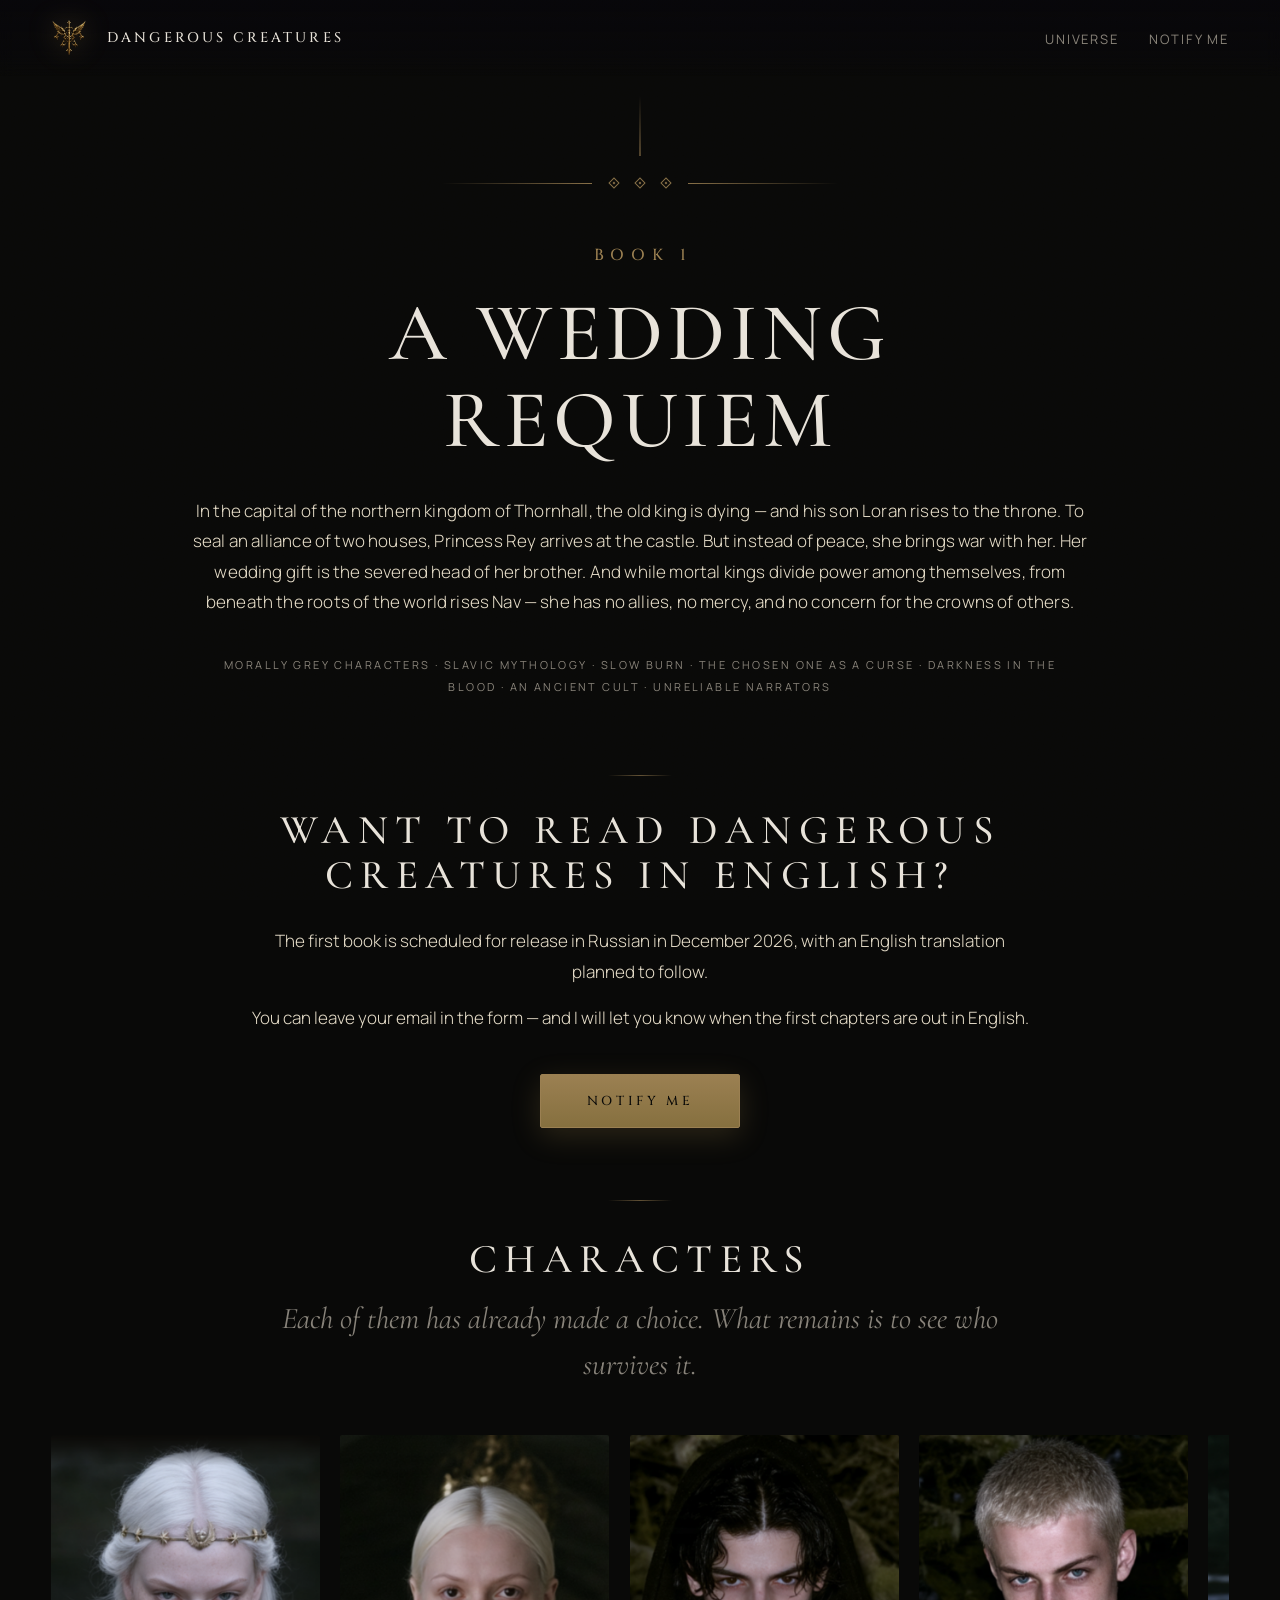
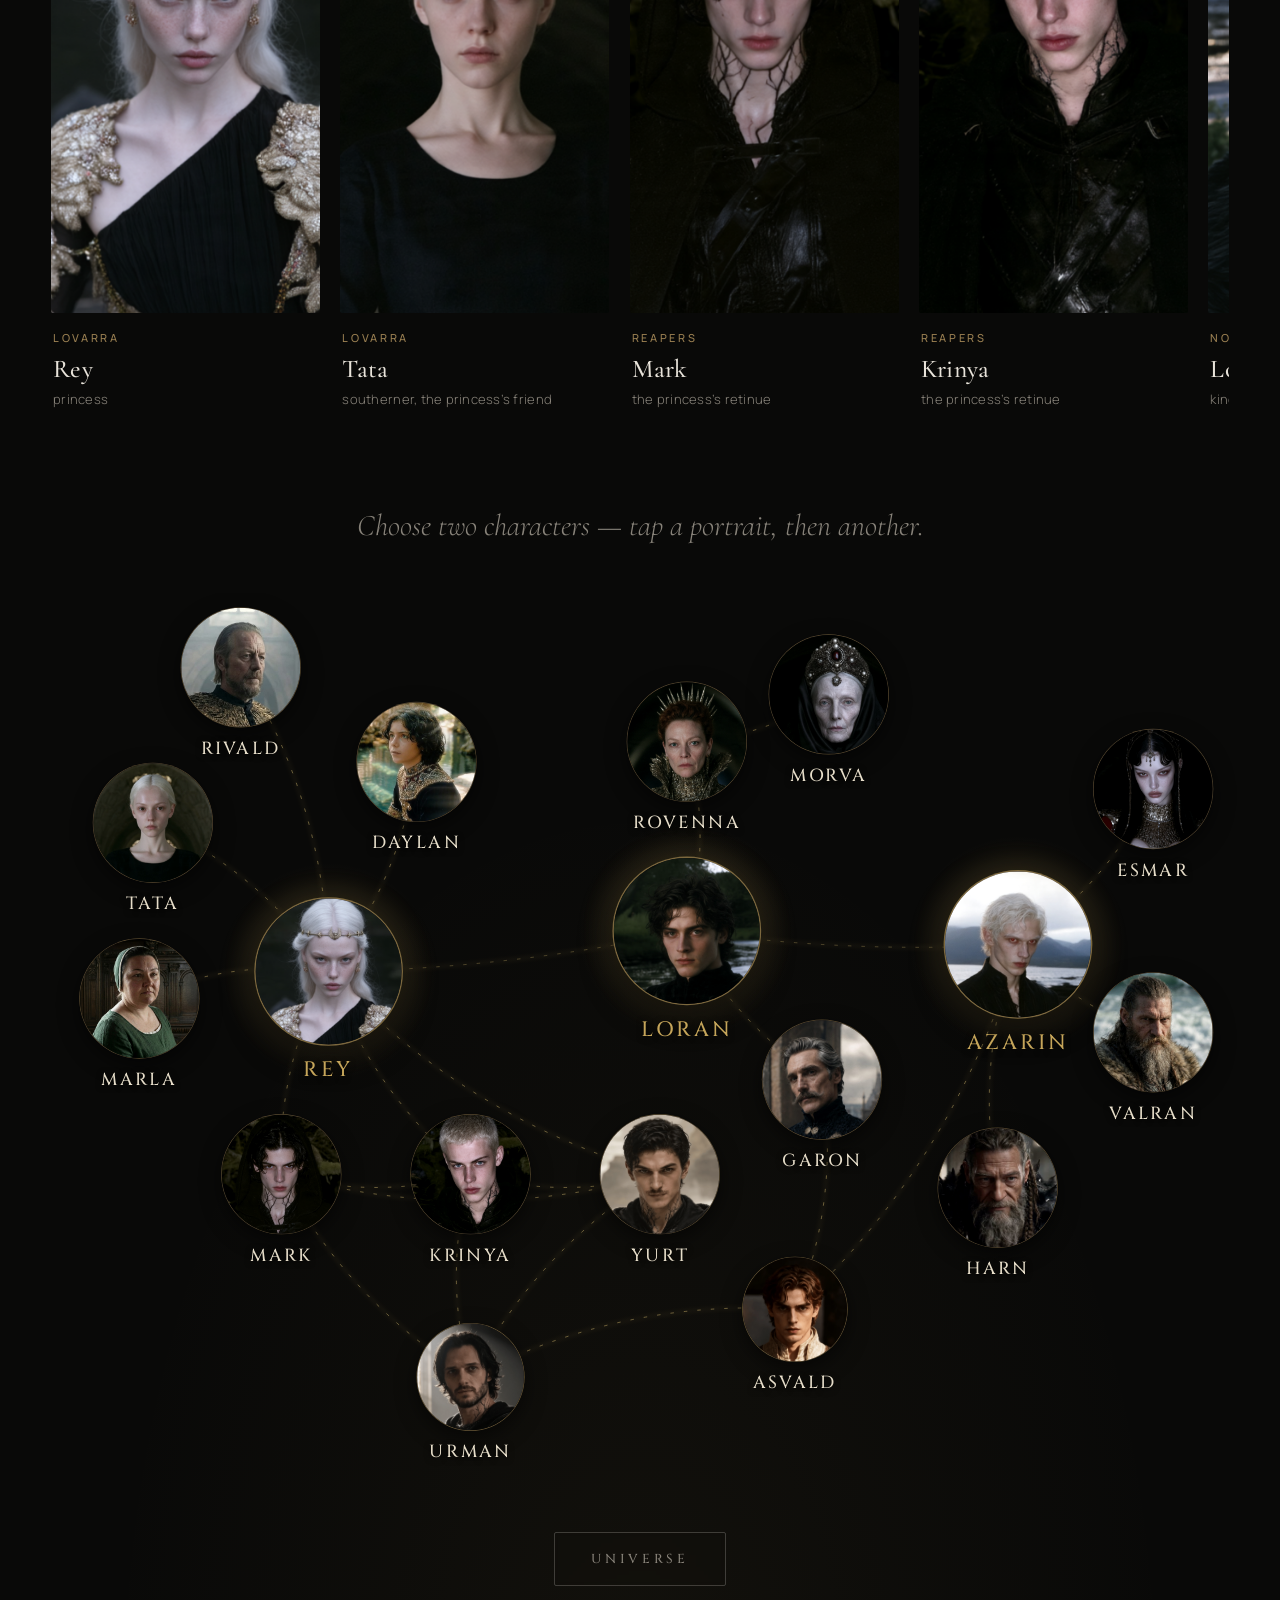
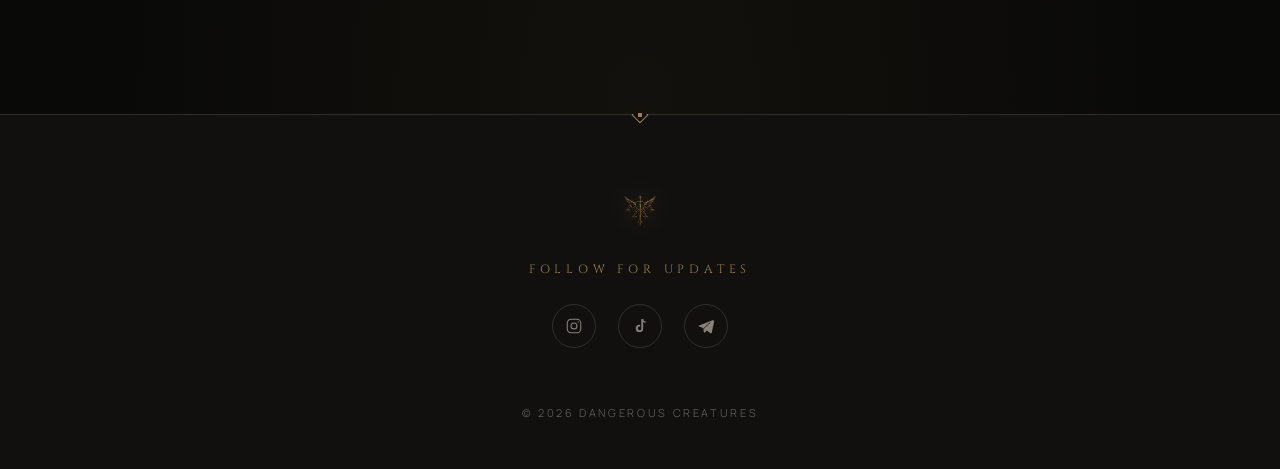
==== commit e67269bf: "new" ====
--- a/en.html
+++ b/en.html
@@ -46,11 +46,7 @@
 
   html {
     scroll-behavior: smooth;
-    /* Magnetic snap to description after hero ends. Snap only on description
-       (so within-hero scrolling stays free), proximity so it only pulls when close. */
-    scroll-snap-type: y proximity;
-  }
-  .description { scroll-snap-align: start; }
+  }
 
   body {
     background: var(--obsidian);
@@ -976,6 +972,9 @@
   .notice-text{font-family:'Manrope',sans-serif;font-weight:300;font-size:clamp(15px,1.5vw,17px);line-height:1.8;color:#e6ddc9;text-wrap:pretty}
   .notice-text + .notice-text{margin-top:16px}
   .notice-btn{margin-top:clamp(28px,3.4vw,40px);font-size:13px;padding:16px 46px;letter-spacing:0.28em}
+  /* no hero on this page — leave room for the fixed header */
+  .description{padding-top:clamp(120px,14vw,180px)}
+  .description::before{top:96px}
 </style>
 <link rel="stylesheet" href="home-sections.css" />
 </head>
@@ -1008,11 +1007,12 @@
   <div class="nav-right">
     <ul class="nav-links">
       <li><a href="universe-en.html" data-i18n="nav.world">Universe</a></li>
+      <li><a href="https://forms.gle/WxWFDBT5XfQoUqjr8" target="_blank" rel="noopener">Notify me</a></li>
     </ul>
 
     <div class="lang" role="group" aria-label="Language">
-      <button data-lang="ru" class="is-active">RU</button>
-      <button data-lang="en">EN</button>
+      <button data-lang="ru">RU</button>
+      <button data-lang="en" class="is-active">EN</button>
     </div>
   </div>
 
@@ -1020,30 +1020,6 @@
     <span></span><span></span><span></span>
   </button>
 </header>
-
-<!-- ===================== HERO ===================== -->
-<section class="hero" id="top">
-  <div class="hero-pin">
-    <video class="hero-video" id="heroVideo" src="assets/v-3.mp4" poster="assets/home_3.png" muted loop playsinline autoplay preload="auto" aria-hidden="true"></video>
-    <div class="hero-bg-tone"></div>
-    <div class="hero-fog"></div>
-    <div class="hero-vignette"></div>
-    <div class="hero-mobile"></div>
-    <div class="hero-mobile-tone"></div>
-
-    <div class="hero-content">
-      <div class="hero-text-block" id="heroText">
-        <div class="hero-lockup">
-          <img class="hero-title" id="heroTitleImg" src="assets/title_en.png" alt="Dangerous Creatures" />
-        </div>
-      </div>
-      <div class="hero-cta">
-        <a href="#story" class="btn hero-cta-text" data-i18n="hero.cta">Prologue</a>
-        <a href="#story" class="hero-cta-arrow" aria-label="Scroll down">↓</a>
-      </div>
-    </div>
-  </div>
-</section>
 
 <!-- ===================== DESCRIPTION ===================== -->
 <section class="description" id="story">
@@ -1166,18 +1142,6 @@
     window.addEventListener('scroll', () => {
       if (!ticking) { requestAnimationFrame(onScroll); ticking = true; }
     }, { passive: true });
-  })();
-
-  // -------- Hero video: autoplay + loop, section slides over it on scroll --------
-  // The hero is a sticky, full-viewport video. Subsequent sections (opaque,
-  // higher z-index) scroll up and cover it — no scroll-driven title parallax.
-  (function () {
-    const video = document.getElementById('heroVideo');
-    if (!video) return;
-    const play = () => { const pr = video.play(); if (pr && pr.catch) pr.catch(() => {}); };
-    if (video.readyState >= 2) play();
-    video.addEventListener('canplay', play);
-    video.addEventListener('loadedmetadata', play);
   })();
 
   // -------- Burger menu --------
@@ -1263,8 +1227,12 @@
     try { localStorage.setItem('lang', lang); } catch(e){}
   }
 
+  // RU leaves for the Russian page; EN stays here.
   document.querySelectorAll('.lang button').forEach(b => {
-    b.addEventListener('click', () => setLang(b.dataset.lang));
+    b.addEventListener('click', () => {
+      if (b.dataset.lang === 'ru') { try { localStorage.setItem('lang','ru'); } catch(e){} window.location.href = 'index.html'; return; }
+      setLang('en');
+    });
   });
 
   // Pre-order section — reveal text on scroll into view
